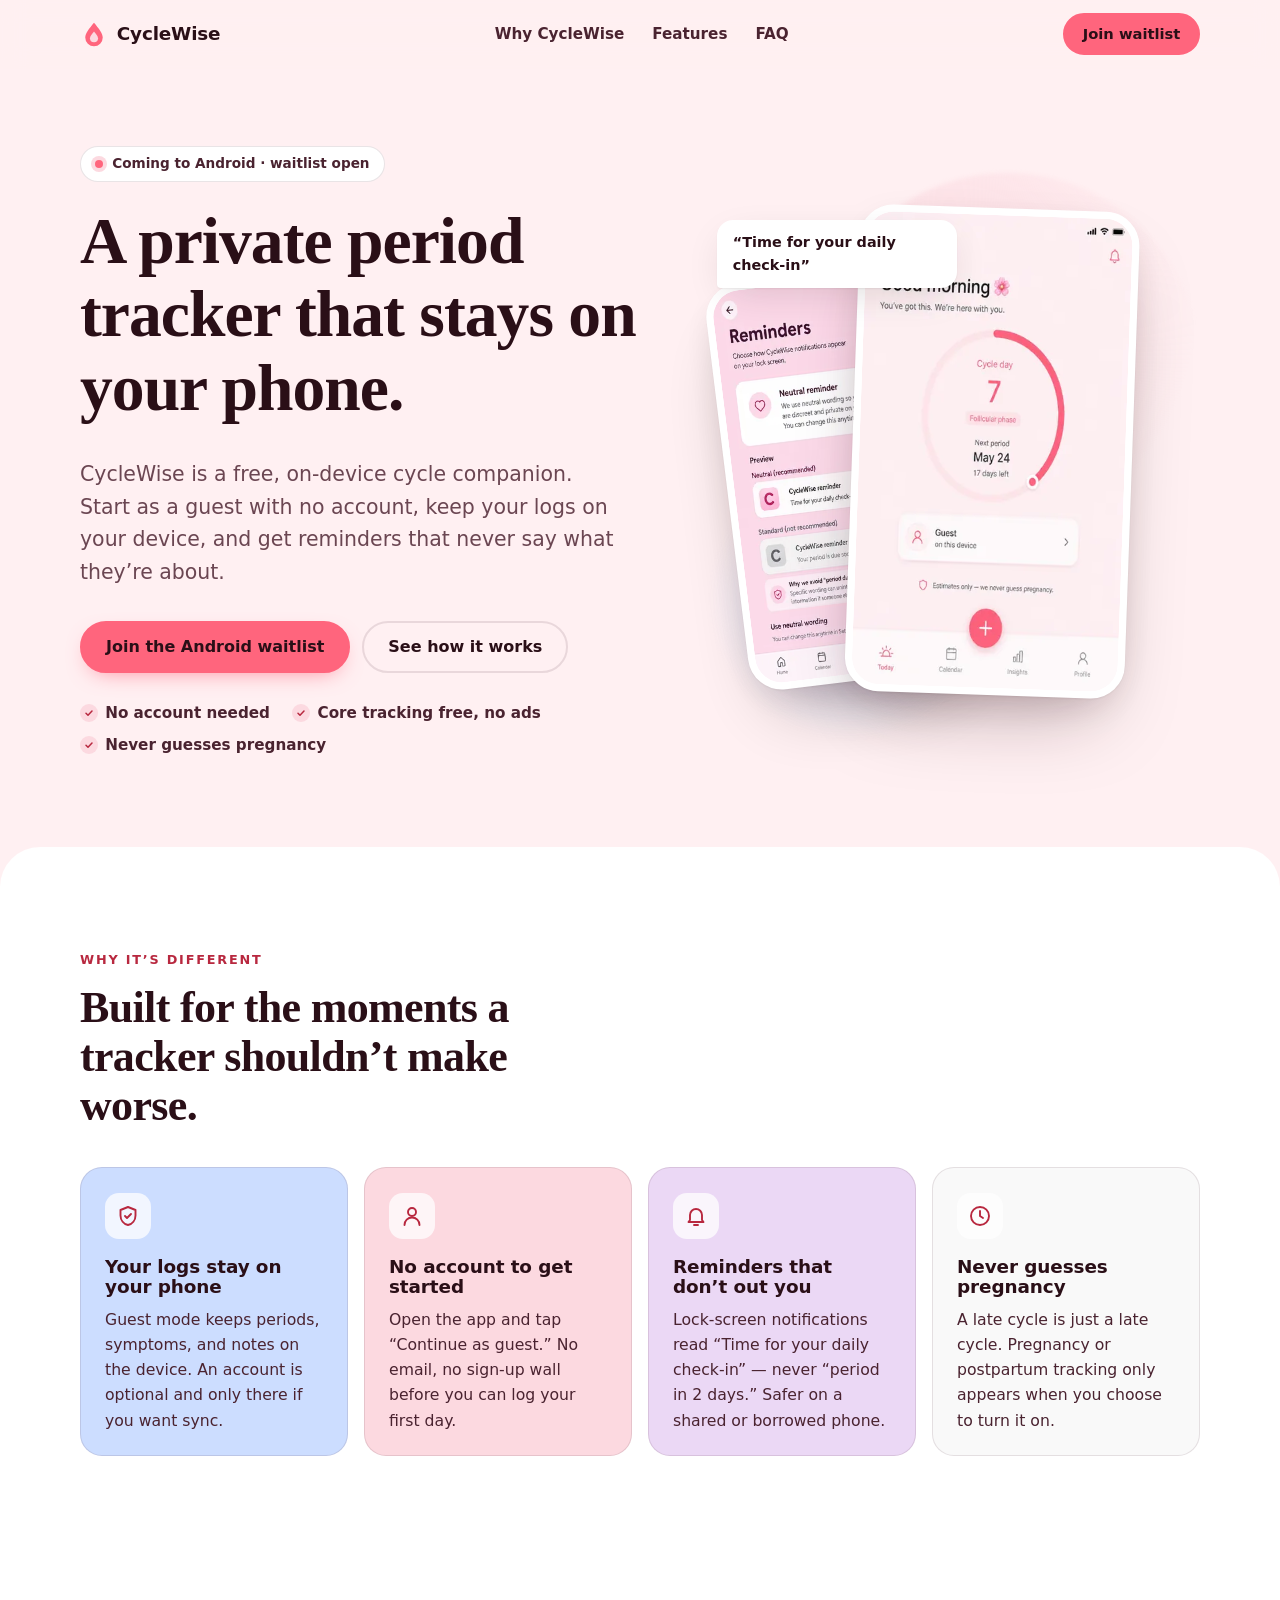
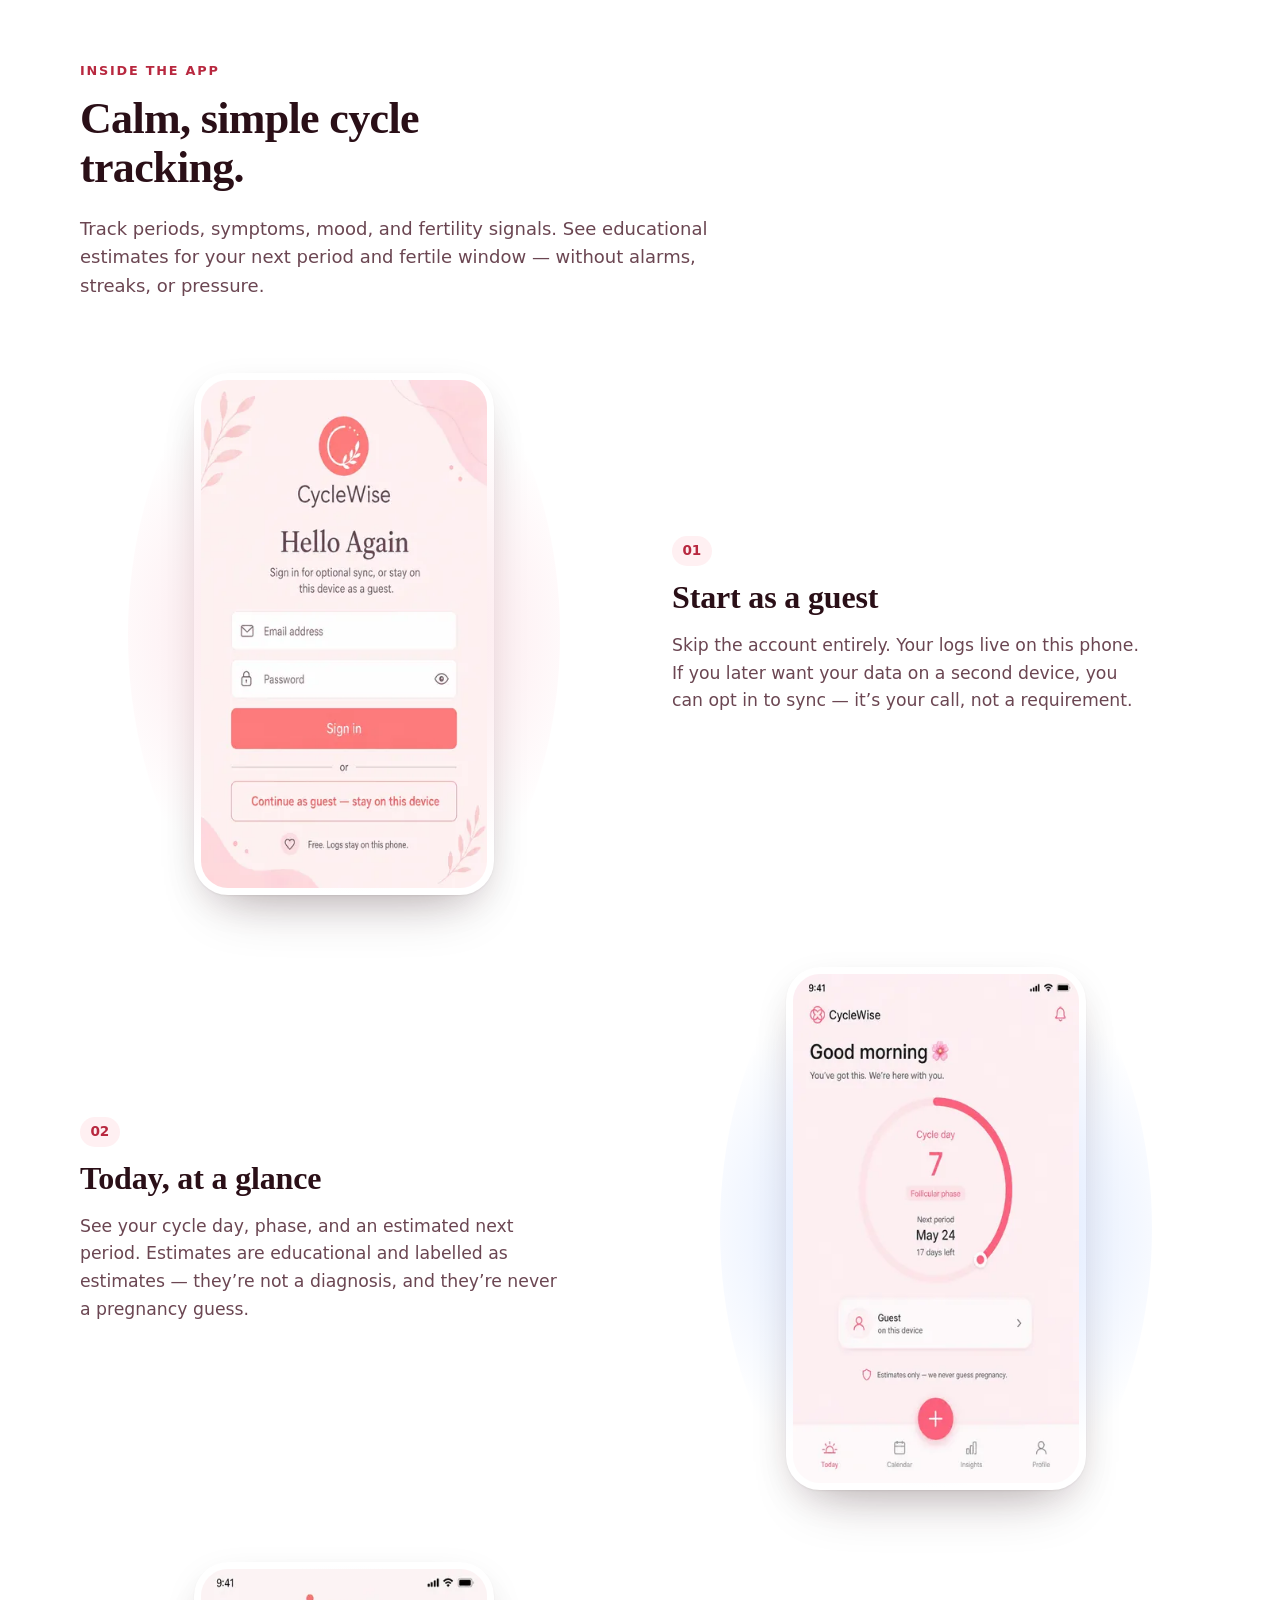
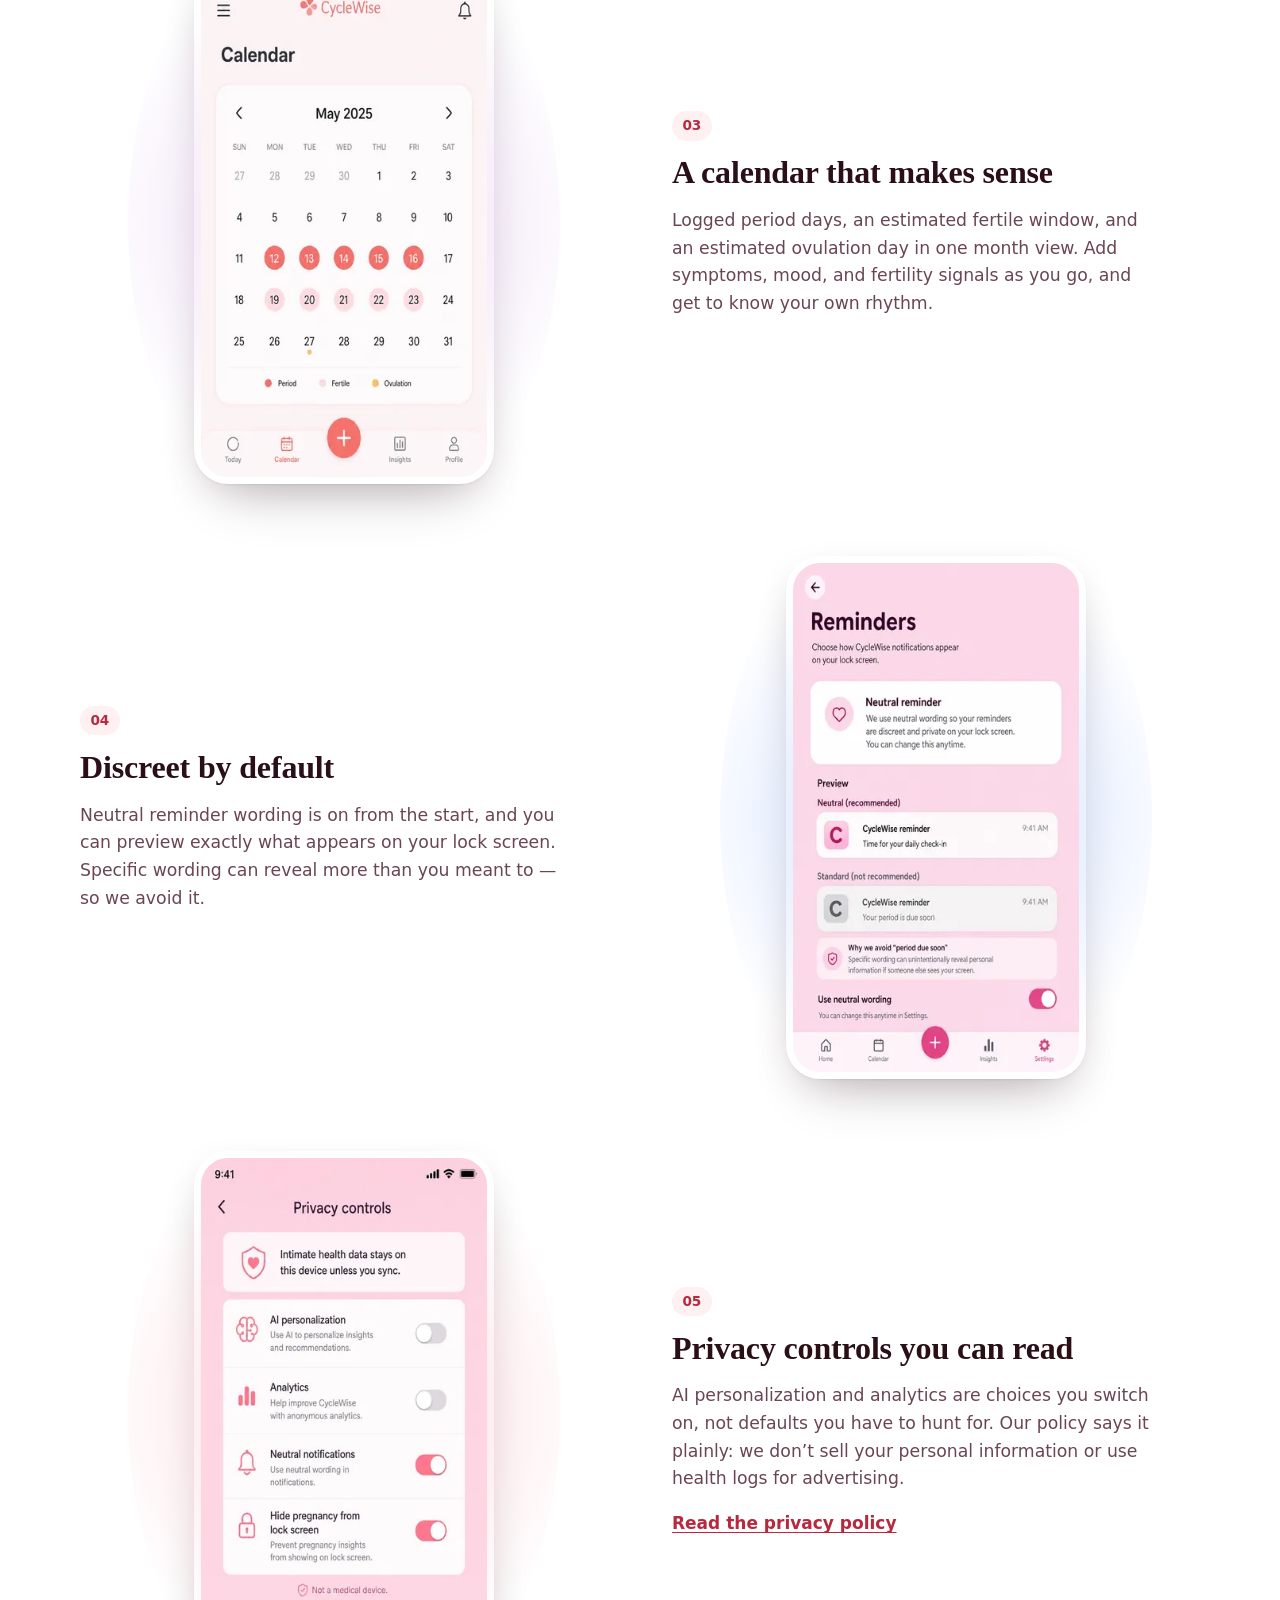
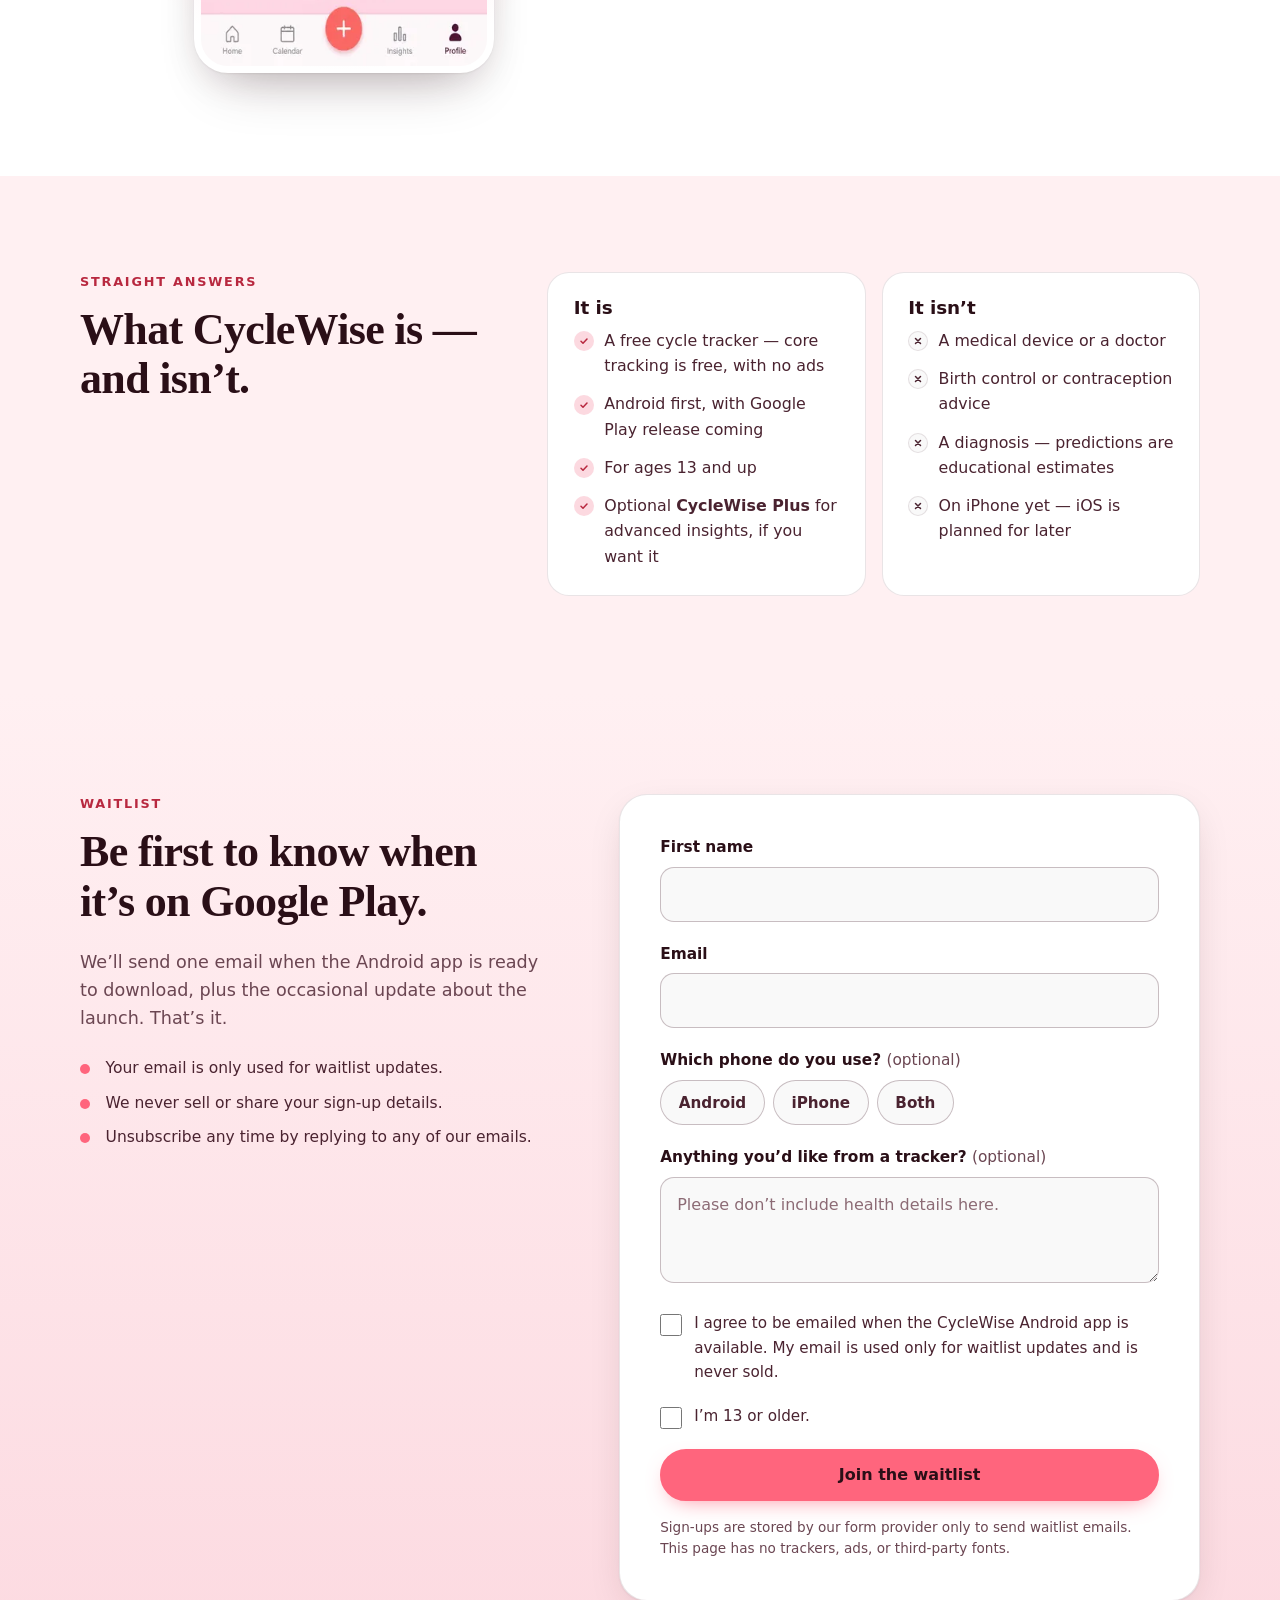
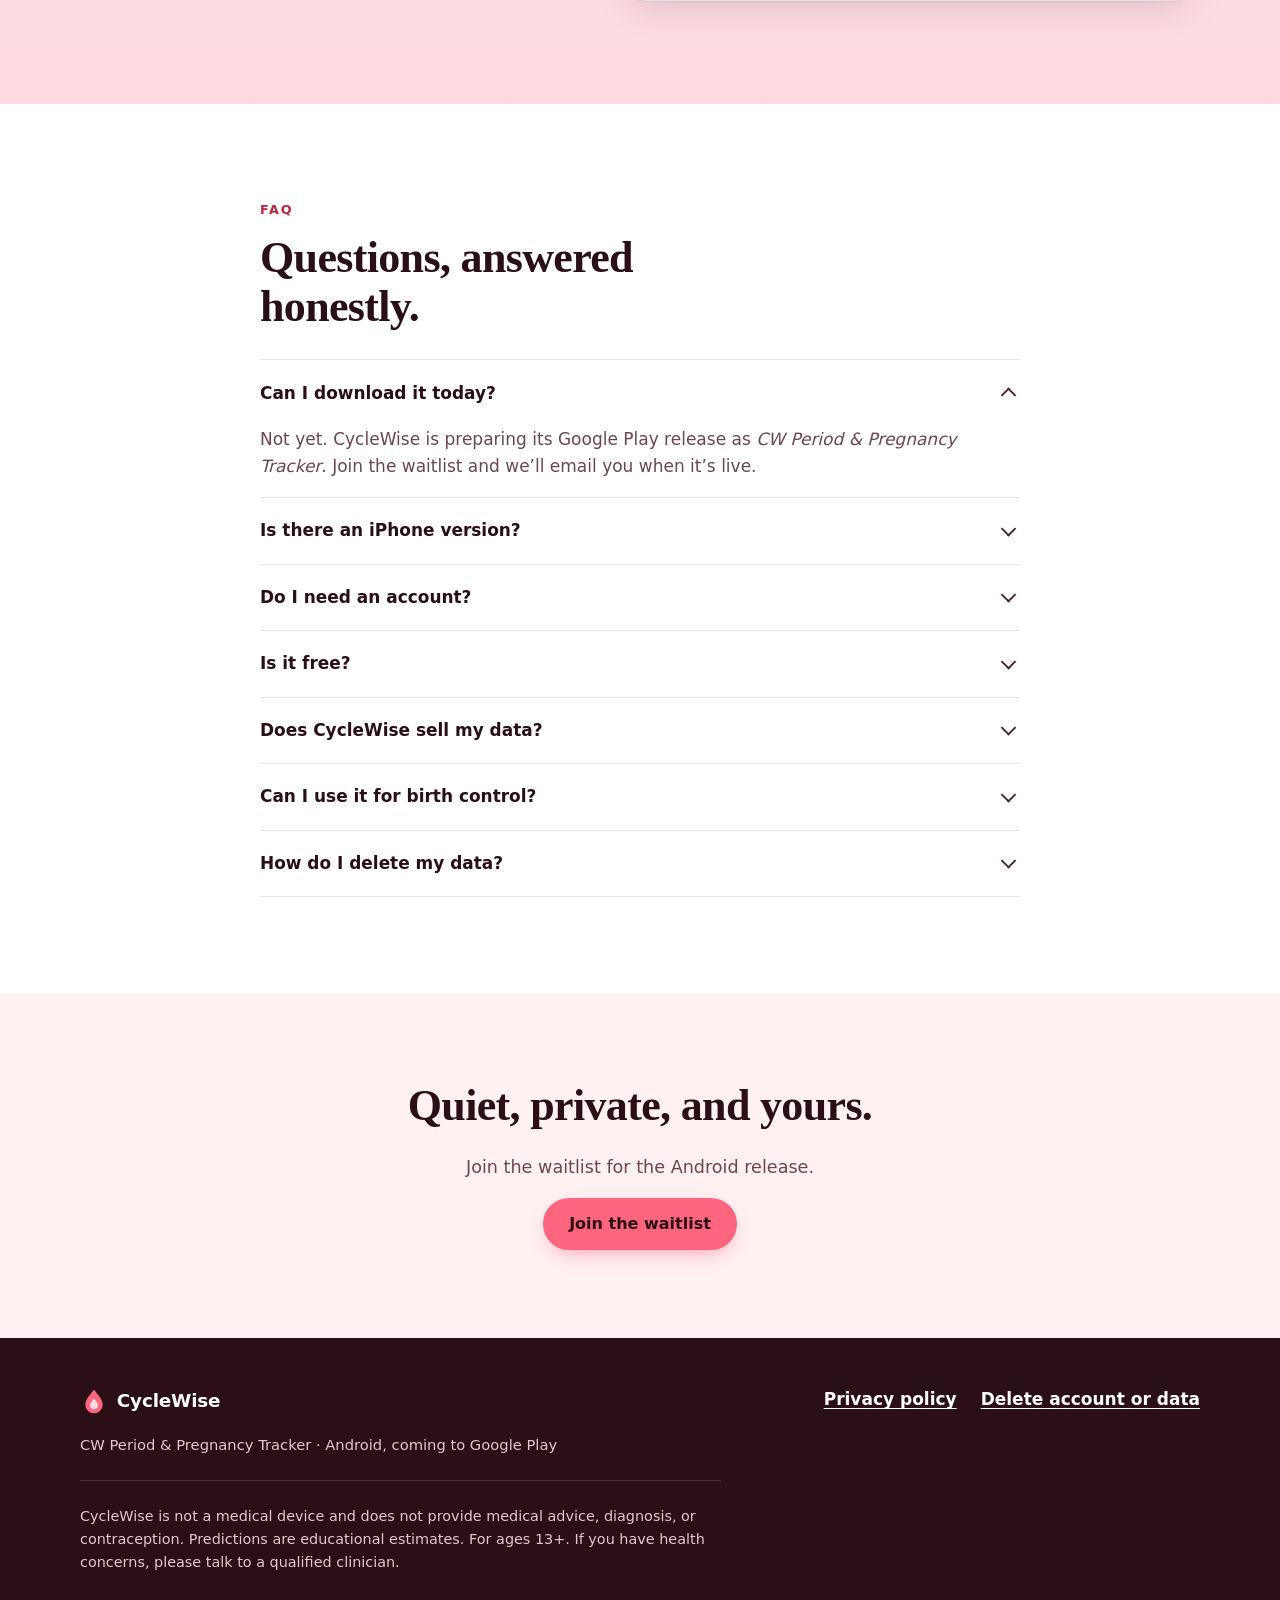
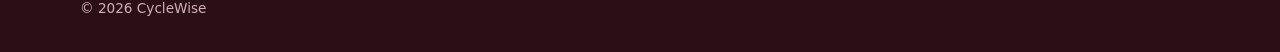
==== index.html @ 89ab89f4 "Add CycleWise waitlist landing page" ====
<!doctype html>
<html lang="en">
<head>
  <meta charset="utf-8">
  <meta name="viewport" content="width=device-width, initial-scale=1">
  <title>CycleWise — a private period tracker with no account needed | Android waitlist</title>
  <meta name="description" content="CycleWise (CW Period &amp; Pregnancy Tracker) is a free, discreet period tracker for Android. Use it as a guest with no account, keep logs on your phone, get neutral lock-screen reminders. Join the waitlist.">
  <meta name="theme-color" content="#FFF0F2">
  <meta name="color-scheme" content="light">
  <!-- If you host somewhere other than srv1813447.hstgr.cloud/waitlist/, update canonical, og:url and og:image (3 lines). -->
  <link rel="canonical" href="https://cwperiodtracker.com/">
  <meta property="og:type" content="website">
  <meta property="og:title" content="CycleWise — a private period tracker that stays on your phone">
  <meta property="og:description" content="Guest mode, no account, discreet reminders, and it never guesses pregnancy. Coming to Android — join the waitlist.">
  <meta property="og:image" content="https://cwperiodtracker.com/assets/og-1200x630.jpg">
  <meta property="og:url" content="https://cwperiodtracker.com/">
  <meta name="twitter:card" content="summary_large_image">
  <link rel="icon" href="assets/favicon.svg" type="image/svg+xml">
  <link rel="stylesheet" href="styles.css">
  <script type="application/ld+json">
  {
    "@context": "https://schema.org",
    "@type": "MobileApplication",
    "name": "CW Period & Pregnancy Tracker (CycleWise)",
    "operatingSystem": "Android",
    "applicationCategory": "HealthApplication",
    "description": "A free, on-device cycle companion with guest mode, discreet reminders, and educational estimates. Not a medical device. Ages 13+.",
    "offers": { "@type": "Offer", "price": "0", "priceCurrency": "USD", "availability": "https://schema.org/PreOrder" }
  }
  </script>
</head>
<body>
  <a class="skip" href="#main">Skip to content</a>

  <header class="site-header">
    <div class="wrap header-inner">
      <a class="brand" href="#top" aria-label="CycleWise home">
        <svg class="brand-mark" viewBox="0 0 32 32" aria-hidden="true"><path d="M16 3c5.5 6.6 10 12 10 17a10 10 0 0 1-20 0c0-5 4.5-10.4 10-17Z" fill="#FF657D"/><path d="M16 13c2.6 3.1 4.6 5.6 4.6 7.9a4.6 4.6 0 0 1-9.2 0c0-2.3 2-4.8 4.6-7.9Z" fill="#FCD9E0"/></svg>
        <span>CycleWise</span>
      </a>
      <nav aria-label="Primary">
        <ul class="nav-links">
          <li><a href="#why">Why CycleWise</a></li>
          <li><a href="#features">Features</a></li>
          <li><a href="#faq">FAQ</a></li>
        </ul>
      </nav>
      <a class="btn btn-small" href="#waitlist">Join waitlist</a>
    </div>
  </header>

  <main id="main">
    <!-- HERO -->
    <section class="hero" id="top" aria-labelledby="hero-title">
      <div class="wrap hero-grid">
        <div class="hero-copy">
          <p class="eyebrow"><span class="dot" aria-hidden="true"></span> Coming to Android · waitlist open</p>
          <h1 id="hero-title">A private period tracker that stays on your phone.</h1>
          <p class="lede">CycleWise is a free, on-device cycle companion. Start as a guest with no account, keep your logs on your device, and get reminders that never say what they’re about.</p>
          <div class="hero-cta">
            <a class="btn" href="#waitlist">Join the Android waitlist</a>
            <a class="btn btn-ghost" href="#features">See how it works</a>
          </div>
          <ul class="hero-facts" aria-label="Quick facts">
            <li>No account needed</li>
            <li>Core tracking free, no ads</li>
            <li>Never guesses pregnancy</li>
          </ul>
        </div>
        <div class="hero-visual" aria-hidden="true">
          <div class="blob blob-a"></div>
          <div class="blob blob-b"></div>
          <figure class="phone phone-back">
            <picture>
              <source type="image/webp" srcset="assets/phone-03-notifications-360.webp 360w, assets/phone-03-notifications-720.webp 720w" sizes="(min-width: 900px) 240px, 45vw">
              <img src="assets/phone-03-notifications-360.jpg" srcset="assets/phone-03-notifications-720.jpg 720w" width="360" height="640" alt="" loading="eager" decoding="async">
            </picture>
          </figure>
          <figure class="phone phone-front">
            <picture>
              <source type="image/webp" srcset="assets/phone-04-today-360.webp 360w, assets/phone-04-today-720.webp 720w" sizes="(min-width: 900px) 280px, 55vw">
              <img src="assets/phone-04-today-360.jpg" srcset="assets/phone-04-today-720.jpg 720w" width="360" height="640" alt="" fetchpriority="high" decoding="async">
            </picture>
          </figure>
          <p class="bubble">“Time for your daily check-in”</p>
        </div>
      </div>
    </section>

    <!-- PROMISES -->
    <section class="why" id="why" aria-labelledby="why-title">
      <div class="wrap">
        <p class="kicker">Why it’s different</p>
        <h2 id="why-title">Built for the moments a tracker shouldn’t make worse.</h2>
        <div class="cards">
          <article class="card card-blue">
            <div class="icon" aria-hidden="true"><svg viewBox="0 0 24 24"><path d="M12 3 4.5 6v5.5c0 4.6 3.1 8.4 7.5 9.5 4.4-1.1 7.5-4.9 7.5-9.5V6L12 3Z"/><path d="m9 12 2 2 4-4"/></svg></div>
            <h3>Your logs stay on your phone</h3>
            <p>Guest mode keeps periods, symptoms, and notes on the device. An account is optional and only there if you want sync.</p>
          </article>
          <article class="card card-pink">
            <div class="icon" aria-hidden="true"><svg viewBox="0 0 24 24"><circle cx="12" cy="8" r="4"/><path d="M4.5 21a7.5 7.5 0 0 1 15 0"/></svg></div>
            <h3>No account to get started</h3>
            <p>Open the app and tap “Continue as guest.” No email, no sign-up wall before you can log your first day.</p>
          </article>
          <article class="card card-lilac">
            <div class="icon" aria-hidden="true"><svg viewBox="0 0 24 24"><path d="M6 16V11a6 6 0 1 1 12 0v5l1.5 2h-15L6 16Z"/><path d="M10 21h4"/></svg></div>
            <h3>Reminders that don’t out you</h3>
            <p>Lock-screen notifications read “Time for your daily check-in” — never “period in 2 days.” Safer on a shared or borrowed phone.</p>
          </article>
          <article class="card card-white">
            <div class="icon" aria-hidden="true"><svg viewBox="0 0 24 24"><circle cx="12" cy="12" r="9"/><path d="M12 7v5l3 2"/></svg></div>
            <h3>Never guesses pregnancy</h3>
            <p>A late cycle is just a late cycle. Pregnancy or postpartum tracking only appears when you choose to turn it on.</p>
          </article>
        </div>
      </div>
    </section>

    <!-- FEATURES -->
    <section class="features" id="features" aria-labelledby="features-title">
      <div class="wrap">
        <p class="kicker">Inside the app</p>
        <h2 id="features-title">Calm, simple cycle tracking.</h2>
        <p class="section-lede">Track periods, symptoms, mood, and fertility signals. See educational estimates for your next period and fertile window — without alarms, streaks, or pressure.</p>

        <div class="feature">
          <figure class="shot">
            <picture>
              <source type="image/webp" srcset="assets/phone-01-guest-360.webp 360w, assets/phone-01-guest-720.webp 720w" sizes="(min-width: 900px) 300px, 70vw">
              <img src="assets/phone-01-guest-360.jpg" srcset="assets/phone-01-guest-720.jpg 720w" width="360" height="640" loading="lazy" decoding="async" alt="CycleWise welcome screen with a ‘Continue as guest — stay on this device’ button and the note ‘Free. Logs stay on this phone.’">
            </picture>
          </figure>
          <div class="feature-copy">
            <span class="step">01</span>
            <h3>Start as a guest</h3>
            <p>Skip the account entirely. Your logs live on this phone. If you later want your data on a second device, you can opt in to sync — it’s your call, not a requirement.</p>
          </div>
        </div>

        <div class="feature reverse">
          <figure class="shot">
            <picture>
              <source type="image/webp" srcset="assets/phone-04-today-360.webp 360w, assets/phone-04-today-720.webp 720w" sizes="(min-width: 900px) 300px, 70vw">
              <img src="assets/phone-04-today-360.jpg" srcset="assets/phone-04-today-720.jpg 720w" width="360" height="640" loading="lazy" decoding="async" alt="Today screen showing cycle day 7, follicular phase, an estimated next period date, and the line ‘Estimates only — we never guess pregnancy.’">
            </picture>
          </figure>
          <div class="feature-copy">
            <span class="step">02</span>
            <h3>Today, at a glance</h3>
            <p>See your cycle day, phase, and an estimated next period. Estimates are educational and labelled as estimates — they’re not a diagnosis, and they’re never a pregnancy guess.</p>
          </div>
        </div>

        <div class="feature">
          <figure class="shot">
            <picture>
              <source type="image/webp" srcset="assets/phone-05-calendar-360.webp 360w, assets/phone-05-calendar-720.webp 720w" sizes="(min-width: 900px) 300px, 70vw">
              <img src="assets/phone-05-calendar-360.jpg" srcset="assets/phone-05-calendar-720.jpg 720w" width="360" height="640" loading="lazy" decoding="async" alt="Monthly cycle calendar marking logged period days, estimated fertile days, and an estimated ovulation day.">
            </picture>
          </figure>
          <div class="feature-copy">
            <span class="step">03</span>
            <h3>A calendar that makes sense</h3>
            <p>Logged period days, an estimated fertile window, and an estimated ovulation day in one month view. Add symptoms, mood, and fertility signals as you go, and get to know your own rhythm.</p>
          </div>
        </div>

        <div class="feature reverse">
          <figure class="shot">
            <picture>
              <source type="image/webp" srcset="assets/phone-03-notifications-360.webp 360w, assets/phone-03-notifications-720.webp 720w" sizes="(min-width: 900px) 300px, 70vw">
              <img src="assets/phone-03-notifications-360.jpg" srcset="assets/phone-03-notifications-720.jpg 720w" width="360" height="640" loading="lazy" decoding="async" alt="Reminder settings previewing a neutral notification, ‘Time for your daily check-in’, next to a not-recommended ‘Your period is due soon’ version.">
            </picture>
          </figure>
          <div class="feature-copy">
            <span class="step">04</span>
            <h3>Discreet by default</h3>
            <p>Neutral reminder wording is on from the start, and you can preview exactly what appears on your lock screen. Specific wording can reveal more than you meant to — so we avoid it.</p>
          </div>
        </div>

        <div class="feature">
          <figure class="shot">
            <picture>
              <source type="image/webp" srcset="assets/phone-02-privacy-360.webp 360w, assets/phone-02-privacy-720.webp 720w" sizes="(min-width: 900px) 300px, 70vw">
              <img src="assets/phone-02-privacy-360.jpg" srcset="assets/phone-02-privacy-720.jpg 720w" width="360" height="640" loading="lazy" decoding="async" alt="Privacy controls screen with toggles for AI personalization, analytics, neutral notifications, and hiding pregnancy from the lock screen.">
            </picture>
          </figure>
          <div class="feature-copy">
            <span class="step">05</span>
            <h3>Privacy controls you can read</h3>
            <p>AI personalization and analytics are choices you switch on, not defaults you have to hunt for. Our policy says it plainly: we don’t sell your personal information or use health logs for advertising.</p>
            <a class="text-link" href="https://srv1813447.hstgr.cloud/cw-legal/privacy.html">Read the privacy policy</a>
          </div>
        </div>
      </div>
    </section>

    <!-- HONEST LIMITS -->
    <section class="honest" aria-labelledby="honest-title">
      <div class="wrap honest-grid">
        <div>
          <p class="kicker">Straight answers</p>
          <h2 id="honest-title">What CycleWise is — and isn’t.</h2>
        </div>
        <div class="honest-lists">
          <div class="list-block">
            <h3>It is</h3>
            <ul class="ticks">
              <li>A free cycle tracker — core tracking is free, with no ads</li>
              <li>Android first, with Google Play release coming</li>
              <li>For ages 13 and up</li>
              <li>Optional <strong>CycleWise Plus</strong> for advanced insights, if you want it</li>
            </ul>
          </div>
          <div class="list-block">
            <h3>It isn’t</h3>
            <ul class="crosses">
              <li>A medical device or a doctor</li>
              <li>Birth control or contraception advice</li>
              <li>A diagnosis — predictions are educational estimates</li>
              <li>On iPhone yet — iOS is planned for later</li>
            </ul>
          </div>
        </div>
      </div>
    </section>

    <!-- WAITLIST -->
    <section class="waitlist" id="waitlist" aria-labelledby="waitlist-title">
      <div class="wrap waitlist-grid">
        <div class="waitlist-intro">
          <p class="kicker">Waitlist</p>
          <h2 id="waitlist-title">Be first to know when it’s on Google Play.</h2>
          <p>We’ll send one email when the Android app is ready to download, plus the occasional update about the launch. That’s it.</p>
          <ul class="mini-list">
            <li>Your email is only used for waitlist updates.</li>
            <li>We never sell or share your sign-up details.</li>
            <li>Unsubscribe any time by replying to any of our emails.</li>
          </ul>
        </div>

        <div class="form-card">
          <form id="waitlist-form" novalidate aria-describedby="form-note">
            <div class="field">
              <label for="first-name">First name</label>
              <input id="first-name" name="first_name" type="text" autocomplete="given-name" required maxlength="60" aria-describedby="first-name-error">
              <p class="error" id="first-name-error" aria-live="polite"></p>
            </div>

            <div class="field">
              <label for="email">Email</label>
              <input id="email" name="email" type="email" autocomplete="email" inputmode="email" required maxlength="254" aria-describedby="email-error">
              <p class="error" id="email-error" aria-live="polite"></p>
            </div>

            <fieldset class="field">
              <legend>Which phone do you use? <span class="optional">(optional)</span></legend>
              <div class="chips">
                <label class="chip"><input type="radio" name="platform" value="android"> <span>Android</span></label>
                <label class="chip"><input type="radio" name="platform" value="ios"> <span>iPhone</span></label>
                <label class="chip"><input type="radio" name="platform" value="both"> <span>Both</span></label>
              </div>
            </fieldset>

            <div class="field">
              <label for="notes">Anything you’d like from a tracker? <span class="optional">(optional)</span></label>
              <textarea id="notes" name="notes" rows="3" maxlength="500" placeholder="Please don’t include health details here."></textarea>
            </div>

            <div class="field check">
              <input id="consent" name="consent" type="checkbox" value="yes" required aria-describedby="consent-error">
              <label for="consent">I agree to be emailed when the CycleWise Android app is available. My email is used only for waitlist updates and is never sold.</label>
              <p class="error" id="consent-error" aria-live="polite"></p>
            </div>

            <div class="field check">
              <input id="age" name="age_13_plus" type="checkbox" value="yes" required aria-describedby="age-error">
              <label for="age">I’m 13 or older.</label>
              <p class="error" id="age-error" aria-live="polite"></p>
            </div>

            <!-- Honeypot for bots. Humans never see or fill this. -->
            <div class="hp" aria-hidden="true">
              <label for="company">Company</label>
              <input id="company" name="_gotcha" type="text" tabindex="-1" autocomplete="off">
            </div>

            <button class="btn btn-block" type="submit" id="submit-btn">
              <span class="btn-label">Join the waitlist</span>
            </button>
            <p class="form-status" id="form-status" role="status" aria-live="polite"></p>
            <p class="form-note" id="form-note">Sign-ups are stored by our form provider only to send waitlist emails. This page has no trackers, ads, or third-party fonts.</p>
            <noscript><p class="form-status is-error">Please enable JavaScript to join the waitlist.</p></noscript>
          </form>

          <div class="success" id="success" hidden tabindex="-1">
            <div class="success-icon" aria-hidden="true"><svg viewBox="0 0 24 24"><path d="m5 12.5 4.5 4.5L19 7.5"/></svg></div>
            <h3>You’re on the list<span id="success-name"></span>.</h3>
            <p>We’ll email you once when CycleWise is ready on Google Play. No spam, and nothing sold — promise.</p>
            <p class="small">Know someone who’d want a quieter period tracker? Share this page with them.</p>
            <button class="btn btn-ghost" type="button" id="share-btn">Share this page</button>
          </div>
        </div>
      </div>
    </section>

    <!-- FAQ -->
    <section class="faq" id="faq" aria-labelledby="faq-title">
      <div class="wrap narrow">
        <p class="kicker">FAQ</p>
        <h2 id="faq-title">Questions, answered honestly.</h2>

        <details open>
          <summary>Can I download it today?</summary>
          <p>Not yet. CycleWise is preparing its Google Play release as <em>CW Period &amp; Pregnancy Tracker</em>. Join the waitlist and we’ll email you when it’s live.</p>
        </details>
        <details>
          <summary>Is there an iPhone version?</summary>
          <p>Not yet. We’re starting with Android. If you use an iPhone, pick “iPhone” in the form so we know there’s interest.</p>
        </details>
        <details>
          <summary>Do I need an account?</summary>
          <p>No. Guest mode keeps your logs on the phone with no account. An optional account exists only if you want to sync between devices.</p>
        </details>
        <details>
          <summary>Is it free?</summary>
          <p>Core tracking is free and there are no ads. An optional CycleWise Plus upgrade adds advanced insights for people who want them.</p>
        </details>
        <details>
          <summary>Does CycleWise sell my data?</summary>
          <p>No. Our <a href="https://srv1813447.hstgr.cloud/cw-legal/privacy.html">privacy policy</a> states that we do not sell personal information, do not use health logs for advertising, and do not share menstrual, pregnancy, or sexual-health logs with advertisers or data brokers.</p>
        </details>
        <details>
          <summary>Can I use it for birth control?</summary>
          <p>No. Fertile-window and period predictions are educational estimates. CycleWise isn’t a medical device or contraception, and it doesn’t replace a clinician.</p>
        </details>
        <details>
          <summary>How do I delete my data?</summary>
          <p>Guest data lives on your device — uninstalling removes it. If you created an account, you can request deletion in the app. Details are on the <a href="https://srv1813447.hstgr.cloud/cw-legal/delete.html">delete account page</a>.</p>
        </details>
      </div>
    </section>

    <section class="closing" aria-labelledby="closing-title">
      <div class="wrap closing-inner">
        <h2 id="closing-title">Quiet, private, and yours.</h2>
        <p>Join the waitlist for the Android release.</p>
        <a class="btn" href="#waitlist">Join the waitlist</a>
      </div>
    </section>
  </main>

  <footer class="site-footer">
    <div class="wrap footer-grid">
      <div>
        <a class="brand" href="#top">
          <svg class="brand-mark" viewBox="0 0 32 32" aria-hidden="true"><path d="M16 3c5.5 6.6 10 12 10 17a10 10 0 0 1-20 0c0-5 4.5-10.4 10-17Z" fill="#FF657D"/><path d="M16 13c2.6 3.1 4.6 5.6 4.6 7.9a4.6 4.6 0 0 1-9.2 0c0-2.3 2-4.8 4.6-7.9Z" fill="#FCD9E0"/></svg>
          <span>CycleWise</span>
        </a>
        <p class="footer-sub">CW Period &amp; Pregnancy Tracker · Android, coming to Google Play</p>
      </div>
      <nav aria-label="Legal">
        <ul class="footer-links">
          <li><a href="https://srv1813447.hstgr.cloud/cw-legal/privacy.html">Privacy policy</a></li>
          <li><a href="https://srv1813447.hstgr.cloud/cw-legal/delete.html">Delete account or data</a></li>
        </ul>
      </nav>
      <p class="disclaimer">CycleWise is not a medical device and does not provide medical advice, diagnosis, or contraception. Predictions are educational estimates. For ages 13+. If you have health concerns, please talk to a qualified clinician.</p>
      <p class="copyright">© <span id="year">2026</span> CycleWise</p>
    </div>
  </footer>

  <script src="config.js"></script>
  <script src="app.js" defer></script>
</body>
</html>
---- styles.css ----
/* CycleWise waitlist — no external fonts, no trackers. */
:root {
  --pink: #FF657D;          /* Pink/900 (brand) — decorative + button bg with dark text */
  --pink-strong: #B8283F;   /* accessible pink for text/links (≥5.5:1 on canvas) */
  --canvas: #FFF0F2;
  --paper: #FFFFFF;
  --doctor: #F9F9F9;
  --blue: #CCDDFF;
  --rose: #FCD9E0;
  --lilac: #EBD8F5;
  --ink: #2A0F17;
  --ink-2: #4A2330;
  --muted: #6B4652;
  --line: rgba(74, 35, 48, .12);
  --radius: 22px;
  --radius-sm: 14px;
  --shadow: 0 1px 2px rgba(42,15,23,.06), 0 12px 40px -12px rgba(42,15,23,.18);
  --serif: "Iowan Old Style", "Palatino Linotype", Palatino, "Book Antiqua", Georgia, "Times New Roman", serif;
  --sans: ui-sans-serif, system-ui, -apple-system, "Segoe UI", Roboto, "Helvetica Neue", Arial, "Noto Sans", sans-serif;
  --wrap: 1120px;
}

*, *::before, *::after { box-sizing: border-box; }
html { scroll-behavior: smooth; -webkit-text-size-adjust: 100%; }
body {
  margin: 0;
  font-family: var(--sans);
  font-size: 1.0625rem;
  line-height: 1.6;
  color: var(--ink-2);
  background: var(--canvas);
  -webkit-font-smoothing: antialiased;
  text-rendering: optimizeLegibility;
}
img { max-width: 100%; height: auto; display: block; }
a { color: var(--pink-strong); text-underline-offset: .18em; }
a:hover { color: var(--ink); }
h1, h2, h3 { color: var(--ink); line-height: 1.12; margin: 0 0 .5em; }
h1, h2 { font-family: var(--serif); font-weight: 600; letter-spacing: -.015em; }
h1 { font-size: clamp(2.35rem, 6.2vw, 4.1rem); }
h2 { font-size: clamp(1.85rem, 4.2vw, 2.75rem); max-width: 20ch; }
h3 { font-size: 1.15rem; font-weight: 650; letter-spacing: -.005em; }
p { margin: 0 0 1em; }

:focus-visible { outline: 3px solid var(--ink); outline-offset: 3px; border-radius: 6px; }

.wrap { width: min(100% - 2.5rem, var(--wrap)); margin-inline: auto; }
.narrow { max-width: 760px; }
.skip { position: absolute; left: 1rem; top: -4rem; background: var(--ink); color: #fff; padding: .6rem 1rem; border-radius: 10px; z-index: 100; }
.skip:focus { top: 1rem; }

.kicker { font-size: .8rem; font-weight: 700; letter-spacing: .14em; text-transform: uppercase; color: var(--pink-strong); margin-bottom: .8rem; }
.section-lede { max-width: 60ch; font-size: 1.125rem; color: var(--muted); }

/* Buttons */
.btn {
  display: inline-flex; align-items: center; justify-content: center; gap: .5rem;
  min-height: 52px; padding: .85rem 1.5rem;
  font: 650 1rem/1 var(--sans); color: var(--ink); text-decoration: none;
  background: var(--pink); border: 2px solid var(--pink); border-radius: 999px;
  cursor: pointer; transition: transform .15s ease, background-color .15s ease, box-shadow .15s ease;
  box-shadow: 0 8px 22px -10px rgba(255,101,125,.8);
}
.btn:hover { background: #FF7A8F; color: var(--ink); transform: translateY(-1px); }
.btn:active { transform: translateY(0); }
.btn-ghost { background: transparent; border-color: var(--line); box-shadow: none; }
.btn-ghost:hover { background: var(--paper); border-color: var(--ink-2); }
.btn-small { min-height: 42px; padding: .55rem 1.1rem; font-size: .92rem; box-shadow: none; }
.btn-block { width: 100%; }
.btn[disabled] { opacity: .7; cursor: progress; transform: none; }

/* Header */
.site-header {
  position: sticky; top: 0; z-index: 50;
  background: color-mix(in srgb, var(--canvas) 86%, transparent);
  backdrop-filter: saturate(1.3) blur(12px); -webkit-backdrop-filter: saturate(1.3) blur(12px);
  border-bottom: 1px solid transparent; transition: border-color .2s;
}
.site-header.scrolled { border-bottom-color: var(--line); }
.header-inner { display: flex; align-items: center; justify-content: space-between; gap: 1rem; height: 68px; }
.brand { display: inline-flex; align-items: center; gap: .55rem; text-decoration: none; color: var(--ink); font-weight: 700; font-size: 1.15rem; letter-spacing: -.01em; }
.brand-mark { width: 28px; height: 28px; }
.nav-links { display: none; list-style: none; margin: 0; padding: 0; gap: 1.75rem; }
.nav-links a { color: var(--ink-2); text-decoration: none; font-size: .95rem; font-weight: 550; }
.nav-links a:hover { color: var(--pink-strong); }
@media (min-width: 760px) { .nav-links { display: flex; } }

/* Hero */
.hero { padding: clamp(2.5rem, 6vw, 5.5rem) 0 clamp(3rem, 7vw, 6rem); overflow: hidden; }
.hero-grid { display: grid; gap: 3rem; align-items: center; }
@media (min-width: 900px) { .hero-grid { grid-template-columns: 1.08fr .92fr; } }
.eyebrow {
  display: inline-flex; align-items: center; gap: .55rem;
  padding: .4rem .9rem; margin-bottom: 1.4rem;
  font-size: .85rem; font-weight: 600; color: var(--ink-2);
  background: var(--paper); border: 1px solid var(--line); border-radius: 999px;
}
.dot { width: 8px; height: 8px; border-radius: 50%; background: var(--pink); box-shadow: 0 0 0 4px var(--rose); }
.lede { font-size: clamp(1.1rem, 2vw, 1.28rem); color: var(--muted); max-width: 34rem; }
.hero-cta { display: flex; flex-wrap: wrap; gap: .75rem; margin: 2rem 0 1.75rem; }
.hero-facts { list-style: none; padding: 0; margin: 0; display: flex; flex-wrap: wrap; gap: .5rem 1.4rem; font-size: .95rem; color: var(--ink-2); font-weight: 550; }
.hero-facts li { display: inline-flex; align-items: center; gap: .45rem; }
.hero-facts li::before { content: ""; width: 18px; height: 18px; border-radius: 50%; background: var(--rose) url("data:image/svg+xml,%3Csvg xmlns='http://www.w3.org/2000/svg' viewBox='0 0 24 24' fill='none' stroke='%23B8283F' stroke-width='3' stroke-linecap='round' stroke-linejoin='round'%3E%3Cpath d='m6 12.5 4 4L18 8'/%3E%3C/svg%3E") center/12px no-repeat; }

.hero-visual { position: relative; min-height: 460px; display: grid; place-items: center; }
@media (min-width: 900px) { .hero-visual { min-height: 580px; } }
.blob { position: absolute; border-radius: 50%; filter: blur(2px); }
.blob-a { width: 78%; aspect-ratio: 1; background: radial-gradient(circle at 35% 35%, var(--rose), transparent 70%); top: 2%; right: 0; }
.blob-b { width: 58%; aspect-ratio: 1; background: radial-gradient(circle at 50% 50%, var(--blue), transparent 70%); bottom: 0; left: 0; opacity: .8; }
.phone { position: absolute; margin: 0; border-radius: 34px; overflow: hidden; background: var(--paper); border: 7px solid var(--paper); box-shadow: var(--shadow), 0 40px 80px -30px rgba(42,15,23,.35); }
.phone img { border-radius: 27px; }
.phone-front { width: min(56vw, 280px); z-index: 2; transform: translateX(14%) rotate(2deg); }
.phone-back  { width: min(46vw, 236px); z-index: 1; transform: translateX(-46%) translateY(6%) rotate(-7deg); opacity: .96; }
.bubble {
  position: absolute; z-index: 3; left: 2%; top: 10%;
  margin: 0; padding: .7rem 1rem; max-width: 15rem;
  font-size: .9rem; font-weight: 600; color: var(--ink);
  background: var(--paper); border-radius: 16px 16px 16px 4px; box-shadow: var(--shadow);
}
@media (max-width: 480px) { .bubble { top: 0; left: 0; font-size: .82rem; } }

/* Why cards */
.why { padding: clamp(3.5rem, 8vw, 6.5rem) 0; background: var(--paper); border-radius: 40px 40px 0 0; }
.cards { display: grid; gap: 1rem; margin-top: 2.25rem; }
@media (min-width: 640px) { .cards { grid-template-columns: repeat(2, 1fr); } }
@media (min-width: 1000px) { .cards { grid-template-columns: repeat(4, 1fr); } }
.card { padding: 1.6rem 1.5rem 1.4rem; border-radius: var(--radius); border: 1px solid var(--line); }
.card p { color: var(--ink-2); font-size: .98rem; margin: 0; }
.card-blue { background: var(--blue); }
.card-pink { background: var(--rose); }
.card-lilac { background: var(--lilac); }
.card-white { background: var(--doctor); }
.icon { width: 46px; height: 46px; display: grid; place-items: center; border-radius: 14px; background: rgba(255,255,255,.75); margin-bottom: 1.1rem; }
.icon svg { width: 24px; height: 24px; fill: none; stroke: var(--pink-strong); stroke-width: 1.9; stroke-linecap: round; stroke-linejoin: round; }

/* Features */
.features { padding: clamp(3.5rem, 8vw, 6.5rem) 0; background: var(--paper); }
.feature { display: grid; gap: 1.75rem; align-items: center; margin-top: clamp(2.5rem, 6vw, 4.5rem); }
@media (min-width: 820px) {
  .feature { grid-template-columns: 1fr 1fr; gap: 4rem; }
  .feature.reverse .shot { order: 2; }
}
.shot {
  margin: 0; justify-self: center; width: min(72vw, 300px);
  padding: 7px; background: var(--paper); border-radius: 34px;
  box-shadow: var(--shadow), 0 30px 60px -30px rgba(42,15,23,.3);
  position: relative; isolation: isolate;
}
.shot::before { content: ""; position: absolute; inset: -14% -22%; z-index: -1; border-radius: 50%; background: radial-gradient(circle, var(--rose), transparent 65%); }
.feature:nth-of-type(2n) .shot::before { background: radial-gradient(circle, var(--blue), transparent 65%); }
.feature:nth-of-type(3n) .shot::before { background: radial-gradient(circle, var(--lilac), transparent 65%); }
.shot img { border-radius: 27px; }
.feature-copy { max-width: 30rem; }
.feature-copy p { color: var(--muted); font-size: 1.08rem; }
.feature-copy h3 { font-family: var(--serif); font-size: clamp(1.5rem, 3vw, 2rem); font-weight: 600; }
.step { display: inline-block; font-weight: 700; font-size: .85rem; color: var(--pink-strong); background: var(--canvas); padding: .25rem .65rem; border-radius: 999px; margin-bottom: .9rem; }
.text-link { font-weight: 650; }

/* Honest */
.honest { padding: clamp(3.5rem, 8vw, 6rem) 0; background: var(--canvas); }
.honest-grid { display: grid; gap: 2rem; }
@media (min-width: 900px) { .honest-grid { grid-template-columns: .8fr 1.2fr; align-items: start; } }
.honest-lists { display: grid; gap: 1rem; }
@media (min-width: 640px) { .honest-lists { grid-template-columns: 1fr 1fr; } }
.list-block { background: var(--paper); border-radius: var(--radius); padding: 1.6rem; border: 1px solid var(--line); }
.list-block ul { list-style: none; margin: 0; padding: 0; display: grid; gap: .8rem; }
.list-block li { position: relative; padding-left: 1.9rem; font-size: .99rem; }
.list-block li::before { content: ""; position: absolute; left: 0; top: .2em; width: 20px; height: 20px; border-radius: 50%; background-position: center; background-repeat: no-repeat; background-size: 12px; }
.ticks li::before { background-color: var(--rose); background-image: url("data:image/svg+xml,%3Csvg xmlns='http://www.w3.org/2000/svg' viewBox='0 0 24 24' fill='none' stroke='%23B8283F' stroke-width='3' stroke-linecap='round' stroke-linejoin='round'%3E%3Cpath d='m6 12.5 4 4L18 8'/%3E%3C/svg%3E"); }
.crosses li::before { background-color: var(--doctor); border: 1px solid var(--line); background-image: url("data:image/svg+xml,%3Csvg xmlns='http://www.w3.org/2000/svg' viewBox='0 0 24 24' fill='none' stroke='%234A2330' stroke-width='3' stroke-linecap='round'%3E%3Cpath d='M7 7l10 10M17 7 7 17'/%3E%3C/svg%3E"); }

/* Waitlist */
.waitlist { padding: clamp(3.5rem, 8vw, 6.5rem) 0; background: linear-gradient(180deg, var(--canvas), var(--rose)); }
.waitlist-grid { display: grid; gap: 2.5rem; align-items: start; }
@media (min-width: 900px) { .waitlist-grid { grid-template-columns: .9fr 1.1fr; gap: 4rem; } .waitlist-intro { position: sticky; top: 100px; } }
.waitlist-intro > p:not(.kicker) { color: var(--muted); font-size: 1.1rem; max-width: 30rem; }
.mini-list { list-style: none; padding: 0; margin: 1.5rem 0 0; display: grid; gap: .6rem; font-size: .97rem; }
.mini-list li { padding-left: 1.6rem; position: relative; }
.mini-list li::before { content: ""; position: absolute; left: 0; top: .5em; width: 10px; height: 10px; border-radius: 50%; background: var(--pink); }

.form-card { background: var(--paper); border-radius: 28px; padding: clamp(1.5rem, 4vw, 2.5rem); box-shadow: var(--shadow); border: 1px solid var(--line); }
.field { margin: 0 0 1.25rem; border: 0; padding: 0; min-width: 0; }
.field > label, legend { display: block; font-weight: 650; color: var(--ink); font-size: .96rem; margin-bottom: .45rem; padding: 0; }
.optional { font-weight: 450; color: var(--muted); }
input[type="text"], input[type="email"], textarea {
  width: 100%; font: inherit; font-size: 1rem; color: var(--ink);
  background: var(--doctor); border: 1.5px solid rgba(74,35,48,.28); border-radius: var(--radius-sm);
  padding: .85rem 1rem; transition: border-color .15s, box-shadow .15s, background-color .15s;
}
textarea { resize: vertical; min-height: 96px; }
input::placeholder, textarea::placeholder { color: #8C6B75; }
input[type="text"]:focus, input[type="email"]:focus, textarea:focus { outline: none; background: var(--paper); border-color: var(--ink-2); box-shadow: 0 0 0 4px var(--rose); }
[aria-invalid="true"] { border-color: var(--pink-strong) !important; background: #FFF7F8 !important; }
.error { color: var(--pink-strong); font-size: .88rem; font-weight: 600; margin: .4rem 0 0; min-height: 0; }
.error:empty { display: none; }

.chips { display: flex; flex-wrap: wrap; gap: .5rem; }
.chip { position: relative; cursor: pointer; }
.chip input { position: absolute; opacity: 0; inset: 0; cursor: pointer; }
.chip span { display: inline-block; padding: .6rem 1.1rem; border-radius: 999px; border: 1.5px solid rgba(74,35,48,.28); font-weight: 600; font-size: .95rem; color: var(--ink-2); background: var(--doctor); transition: all .15s; }
.chip input:checked + span { background: var(--rose); border-color: var(--pink-strong); color: var(--ink); }
.chip input:focus-visible + span { outline: 3px solid var(--ink); outline-offset: 2px; }

.check { display: grid; grid-template-columns: auto 1fr; gap: .25rem .75rem; align-items: start; }
.check input { width: 22px; height: 22px; margin: .15rem 0 0; accent-color: var(--pink-strong); cursor: pointer; }
.check label { font-weight: 500; font-size: .95rem; color: var(--ink-2); margin: 0; cursor: pointer; }
.check .error { grid-column: 2; }

.hp { position: absolute !important; left: -10000px; width: 1px; height: 1px; overflow: hidden; }

.form-status { margin: 1rem 0 0; font-size: .95rem; font-weight: 600; }
.form-status:empty { display: none; }
.form-status.is-error { color: var(--pink-strong); }
.form-note { margin: 1rem 0 0; font-size: .85rem; color: var(--muted); }

.spinner { width: 18px; height: 18px; border-radius: 50%; border: 2.5px solid rgba(42,15,23,.25); border-top-color: var(--ink); animation: spin .8s linear infinite; }
@keyframes spin { to { transform: rotate(360deg); } }

.success { text-align: center; padding: 1.5rem .5rem; }
.success:focus { outline: none; }
.success-icon { width: 64px; height: 64px; margin: 0 auto 1.25rem; border-radius: 50%; background: var(--rose); display: grid; place-items: center; }
.success-icon svg { width: 30px; height: 30px; fill: none; stroke: var(--pink-strong); stroke-width: 2.6; stroke-linecap: round; stroke-linejoin: round; }
.success h3 { font-family: var(--serif); font-size: 1.9rem; font-weight: 600; }
.success p { color: var(--muted); max-width: 26rem; margin-inline: auto; }
.success .small { font-size: .92rem; margin-top: 1.25rem; }

/* FAQ */
.faq { padding: clamp(3.5rem, 8vw, 6rem) 0; background: var(--paper); }
.faq h2 { margin-bottom: 1.75rem; }
details { border-top: 1px solid var(--line); }
details:last-of-type { border-bottom: 1px solid var(--line); }
summary {
  list-style: none; cursor: pointer; padding: 1.2rem 2.5rem 1.2rem 0; position: relative;
  font-weight: 650; color: var(--ink); font-size: 1.06rem;
}
summary::-webkit-details-marker { display: none; }
summary::after { content: ""; position: absolute; right: .35rem; top: 50%; width: 11px; height: 11px; border-right: 2px solid var(--ink-2); border-bottom: 2px solid var(--ink-2); transform: translateY(-70%) rotate(45deg); transition: transform .2s; }
details[open] summary::after { transform: translateY(-30%) rotate(-135deg); }
details p { color: var(--muted); padding-right: 2rem; }

/* Closing */
.closing { padding: clamp(3.5rem, 8vw, 5.5rem) 0; background: var(--canvas); }
.closing-inner { text-align: center; display: grid; justify-items: center; }
.closing h2 { max-width: none; }
.closing p { color: var(--muted); font-size: 1.1rem; }

/* Footer */
.site-footer { background: var(--ink); color: #F3DDE2; padding: 3rem 0 2rem; }
.site-footer .brand { color: #fff; }
.footer-grid { display: grid; gap: 1.5rem; }
@media (min-width: 760px) { .footer-grid { grid-template-columns: 1fr auto; } .disclaimer, .copyright { grid-column: 1 / -1; } }
.footer-sub { margin: .6rem 0 0; font-size: .92rem; color: #E7C6CE; }
.footer-links { list-style: none; padding: 0; margin: 0; display: flex; flex-wrap: wrap; gap: .75rem 1.5rem; }
.footer-links a { color: #fff; font-weight: 600; }
.footer-links a:hover { color: var(--rose); }
.site-footer :focus-visible { outline-color: #fff; }
.disclaimer { font-size: .9rem; color: #E7C6CE; max-width: 70ch; border-top: 1px solid rgba(255,255,255,.14); padding-top: 1.5rem; margin: 0; }
.copyright { font-size: .85rem; color: #D2AEB8; margin: 0; }

/* Reveal on scroll (only when motion is OK and JS ran) */
.js .reveal { opacity: 0; transform: translateY(18px); transition: opacity .6s ease, transform .6s ease; }
.js .reveal.in { opacity: 1; transform: none; }

@media (prefers-reduced-motion: reduce) {
  html { scroll-behavior: auto; }
  *, *::before, *::after { animation-duration: .01ms !important; animation-iteration-count: 1 !important; transition-duration: .01ms !important; }
  .js .reveal { opacity: 1; transform: none; }
  .btn:hover { transform: none; }
}
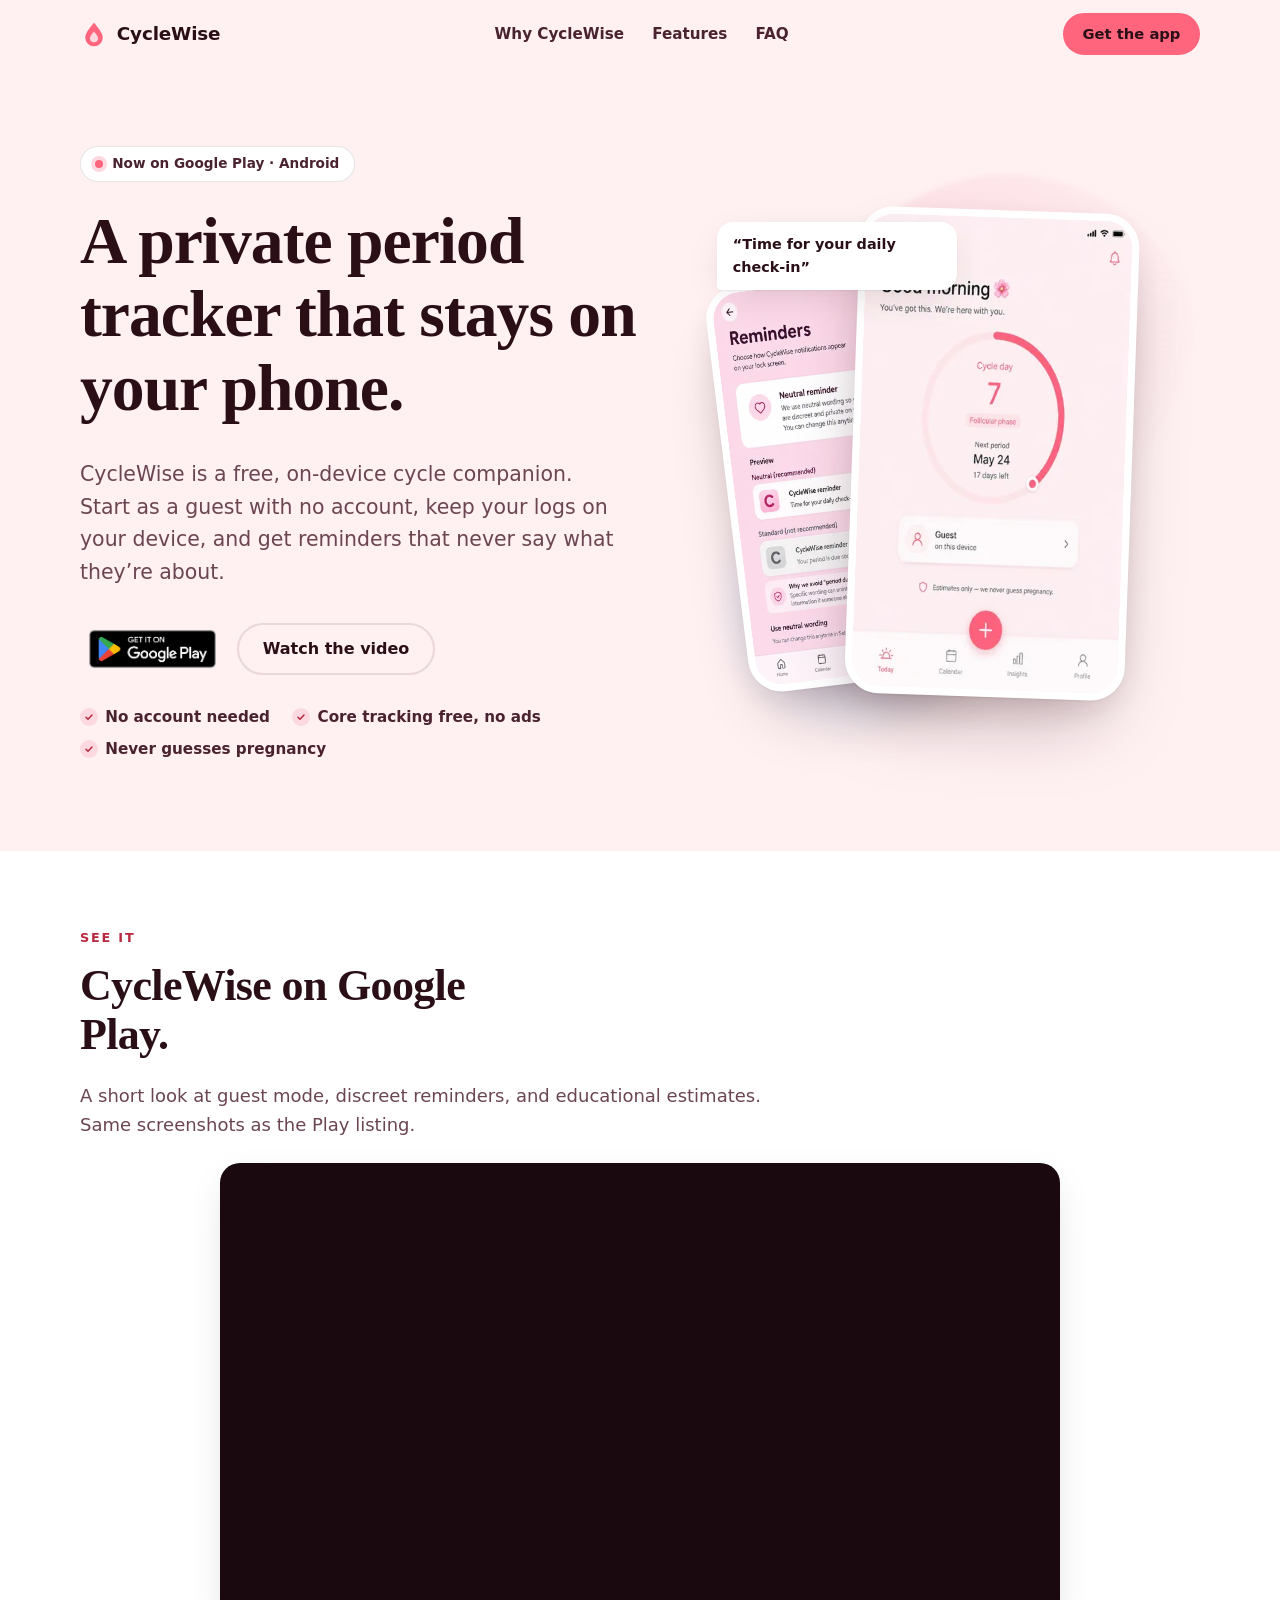
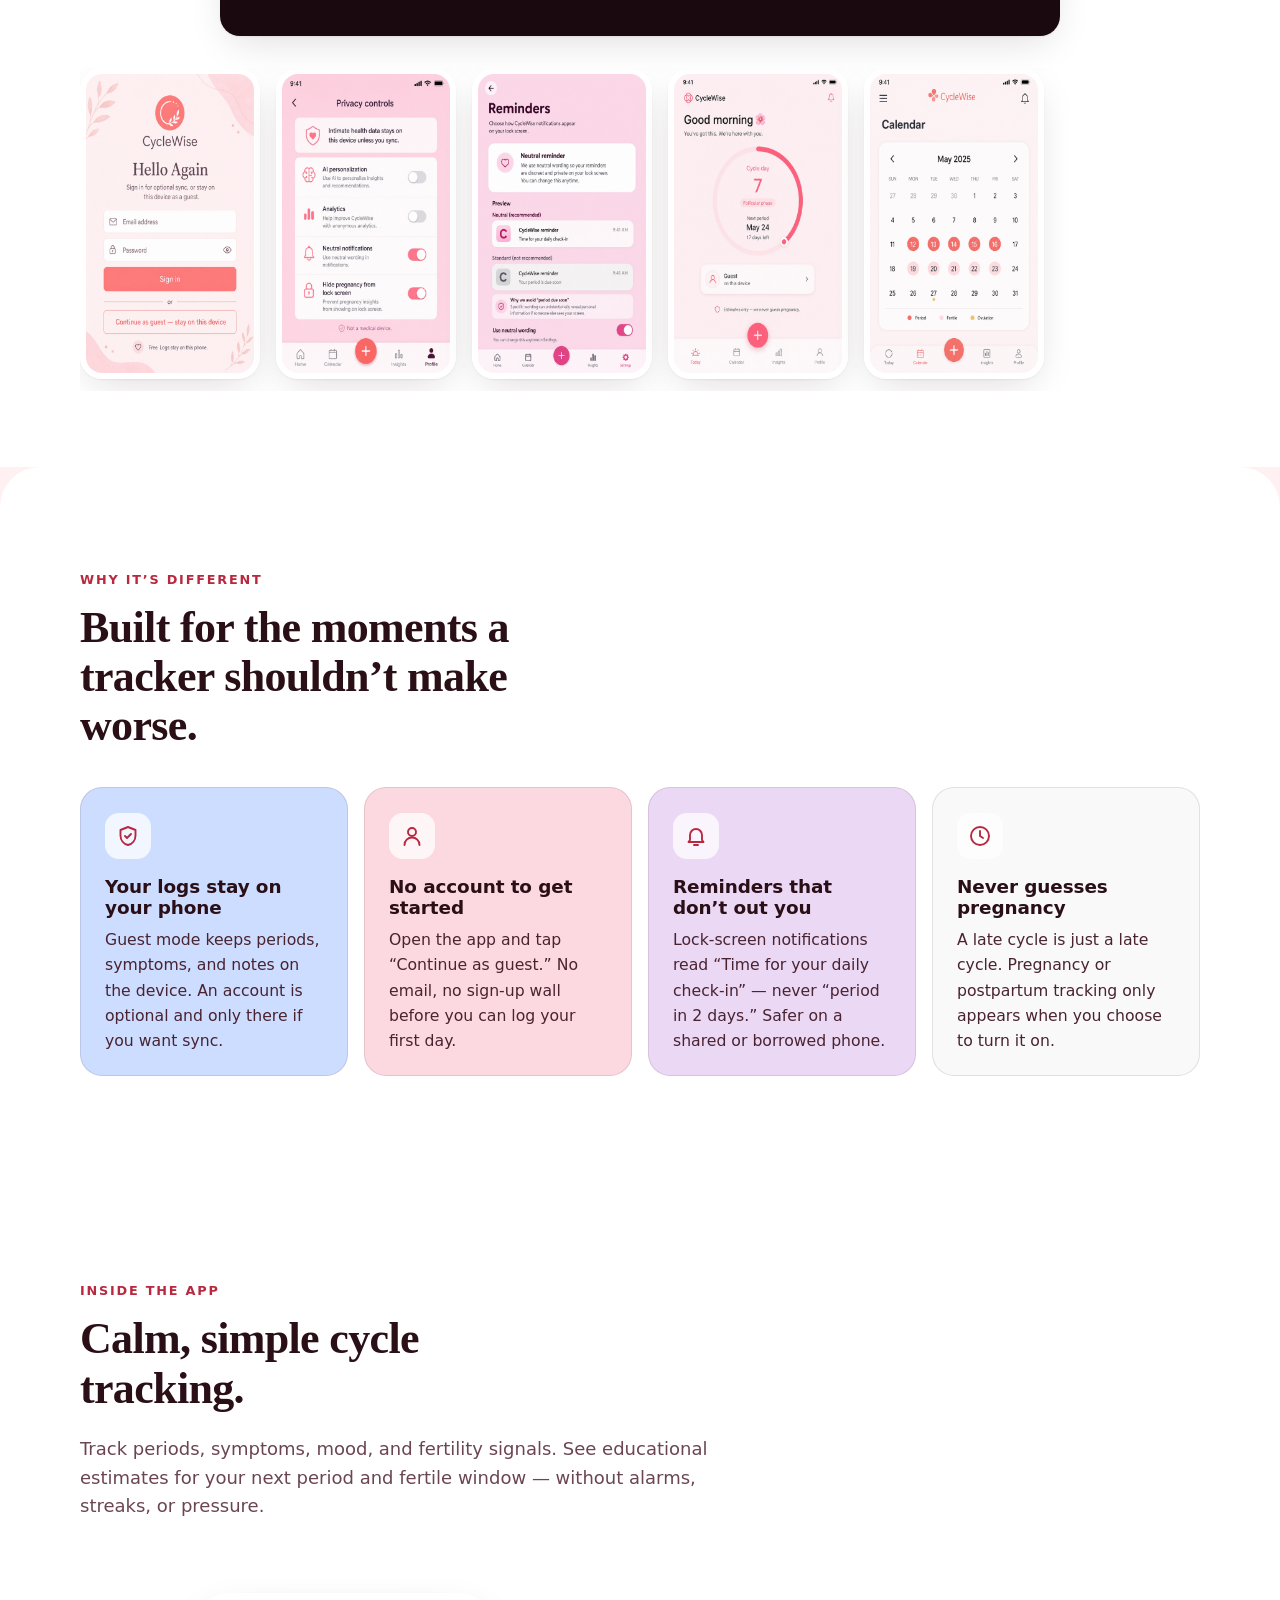
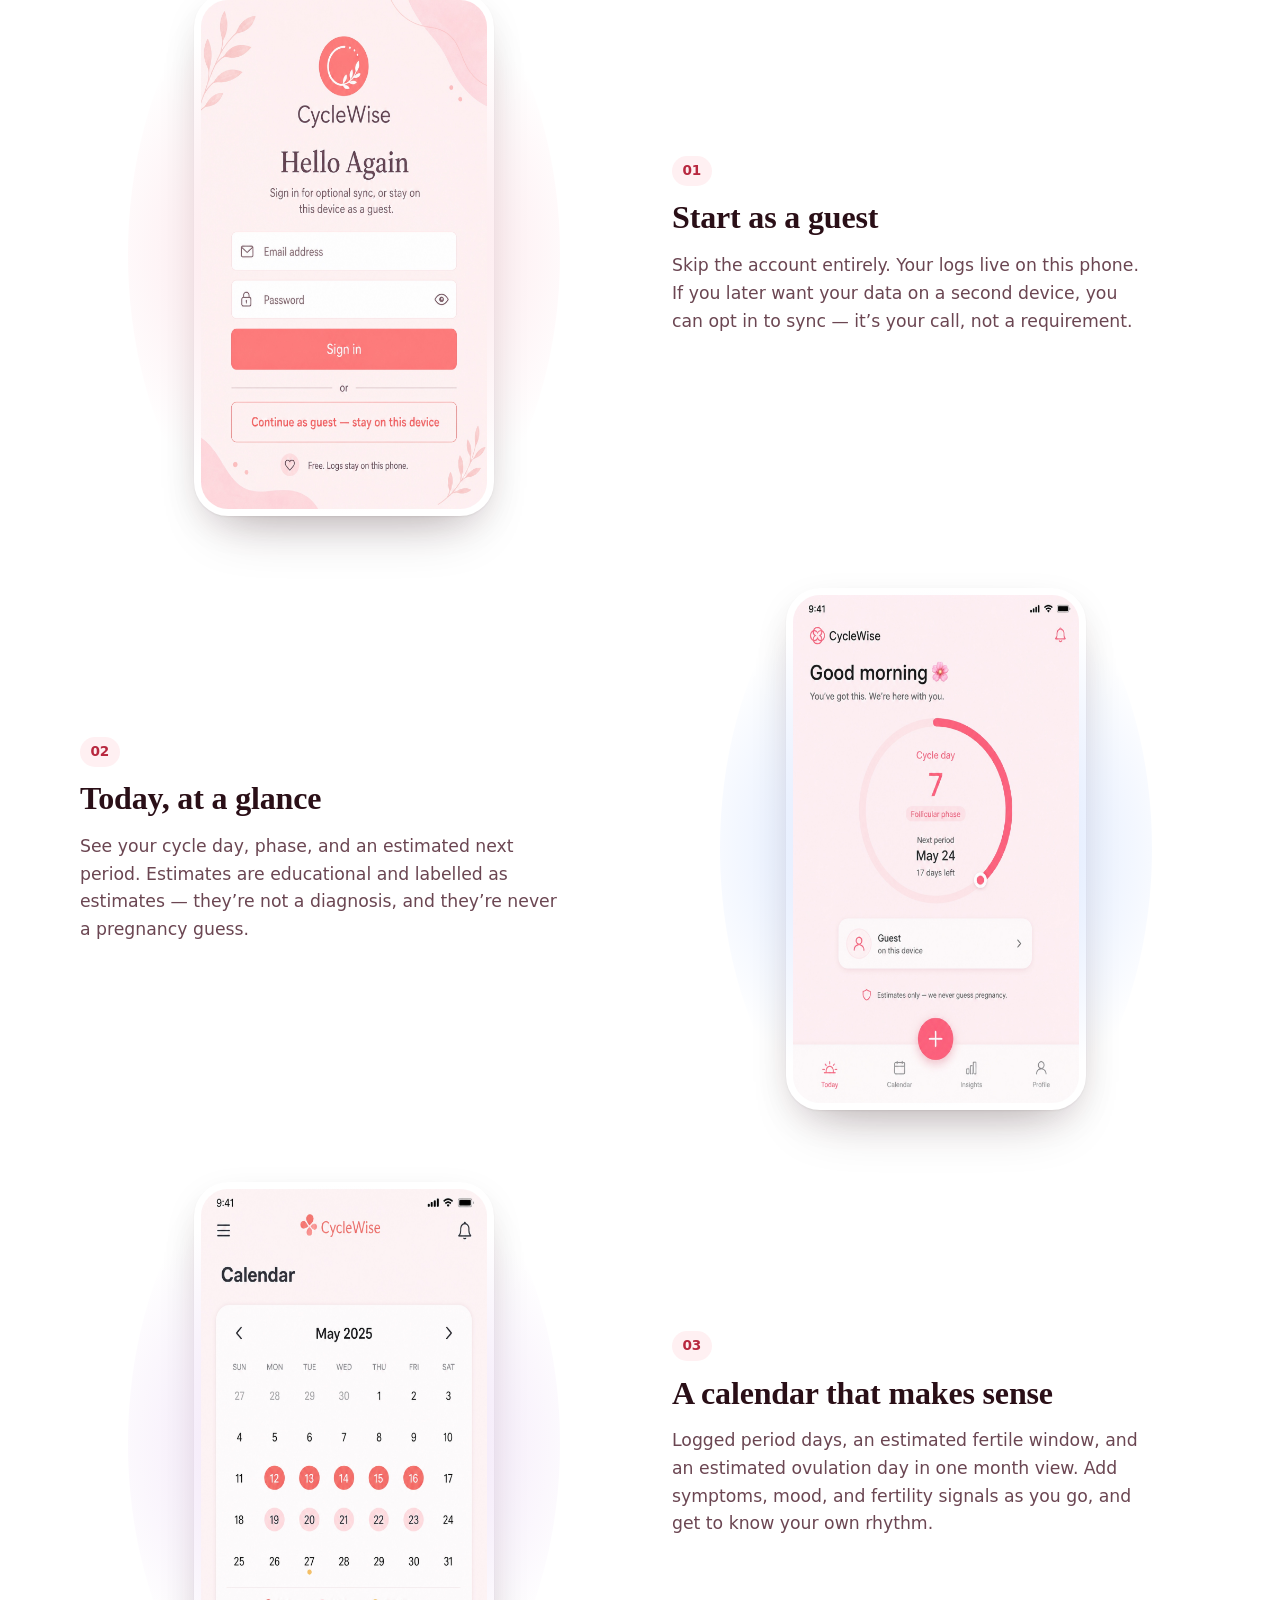
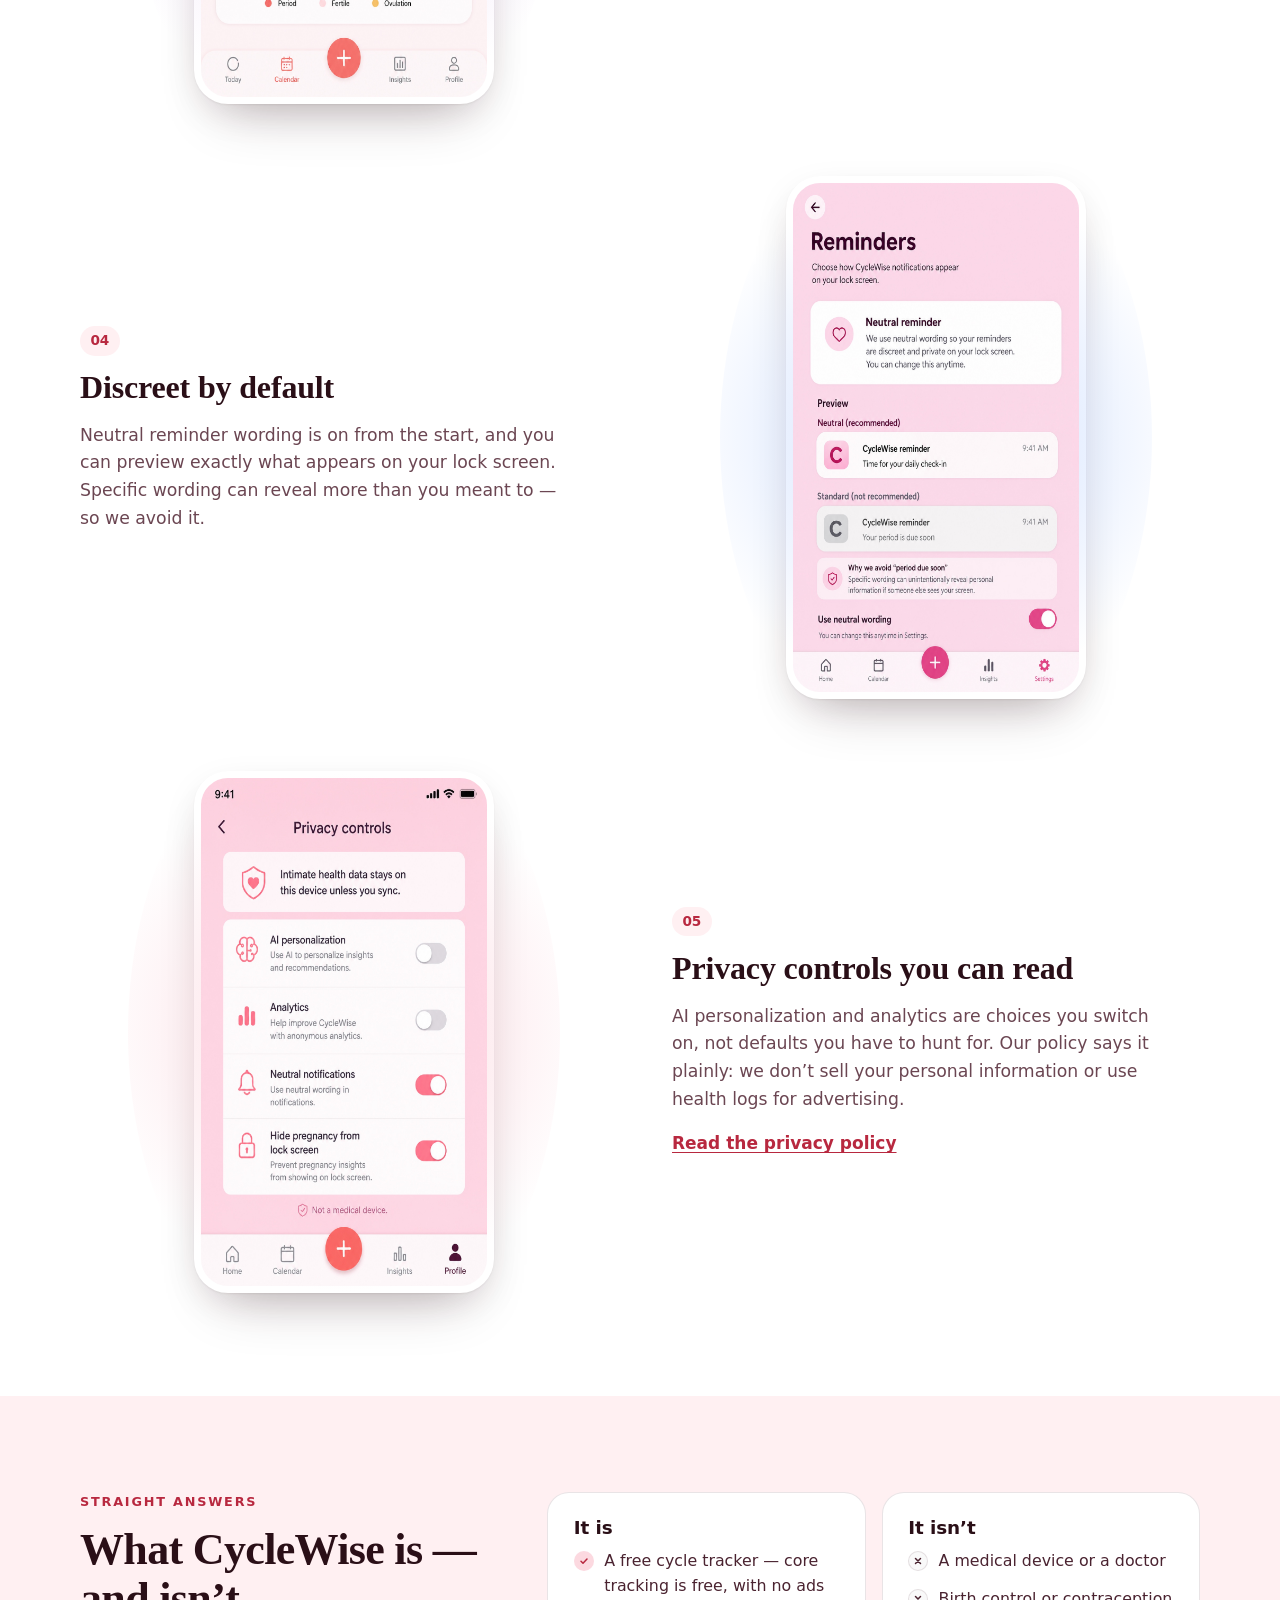
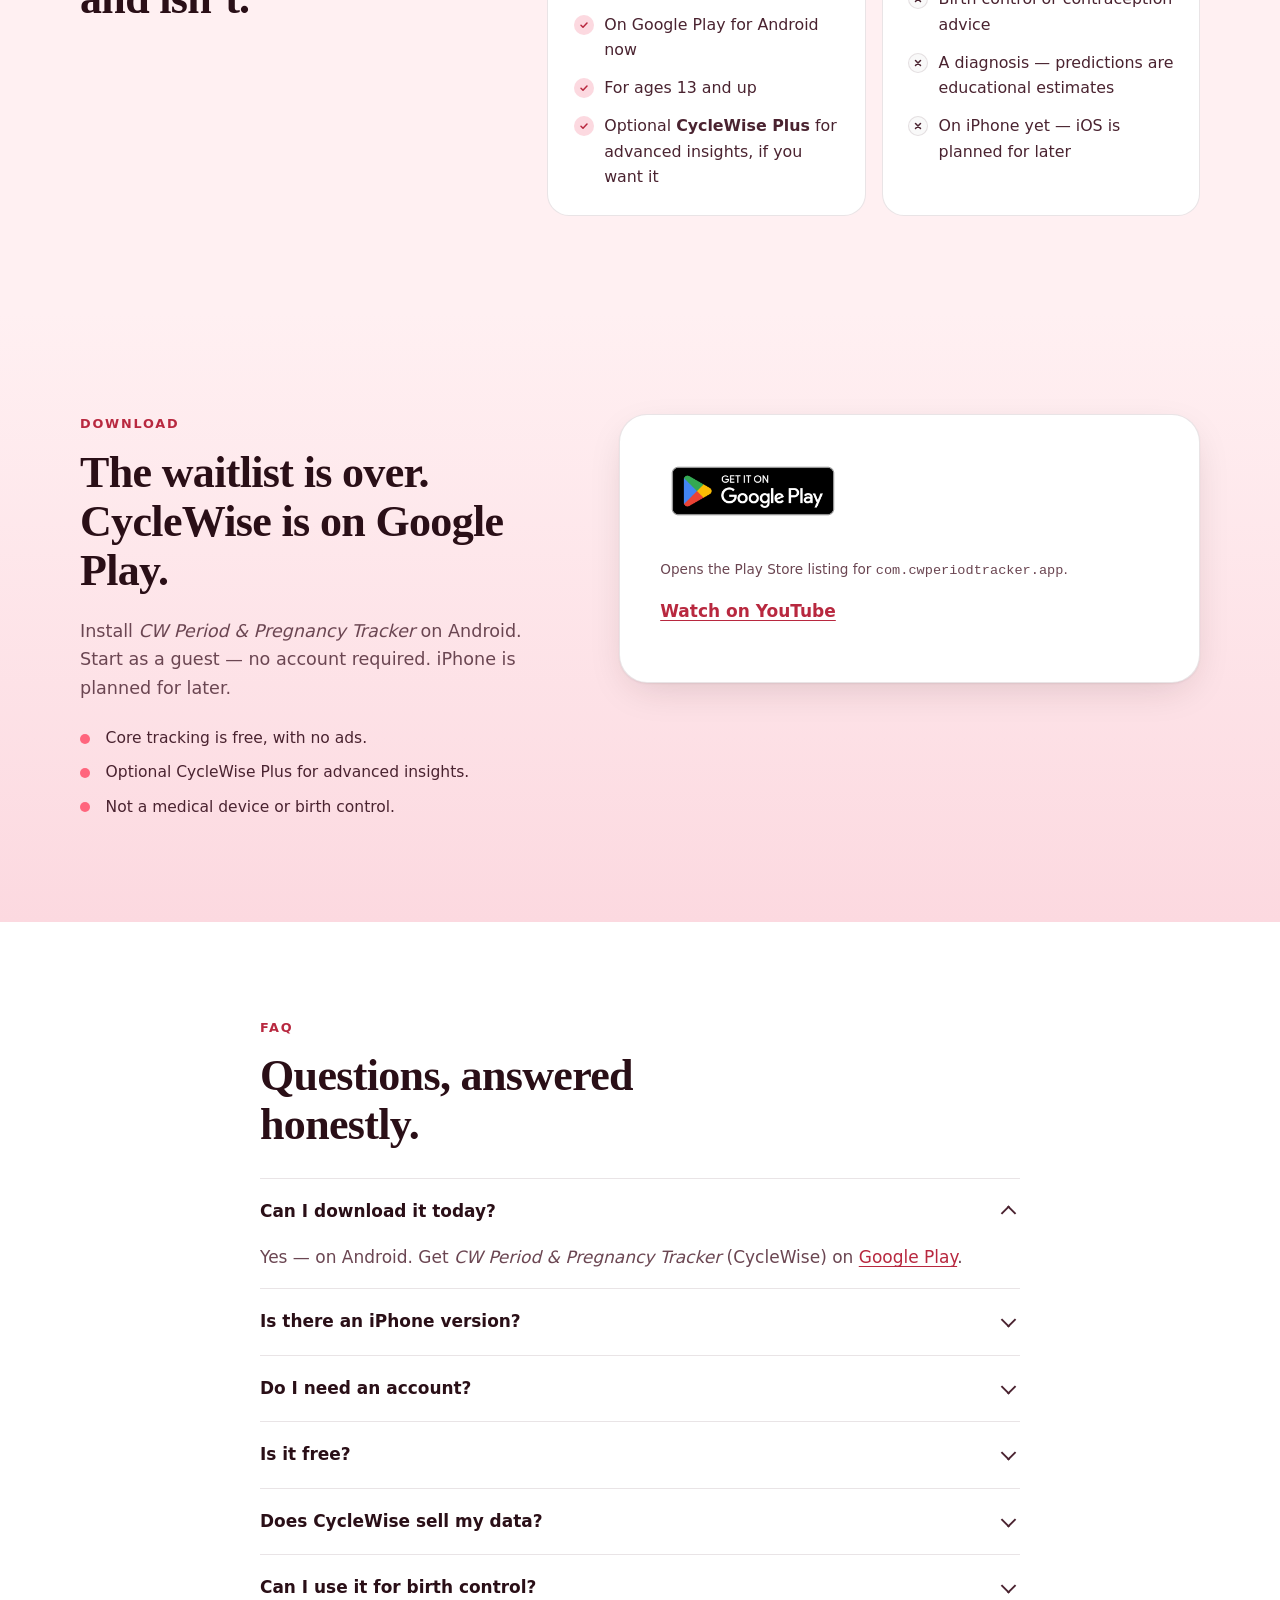
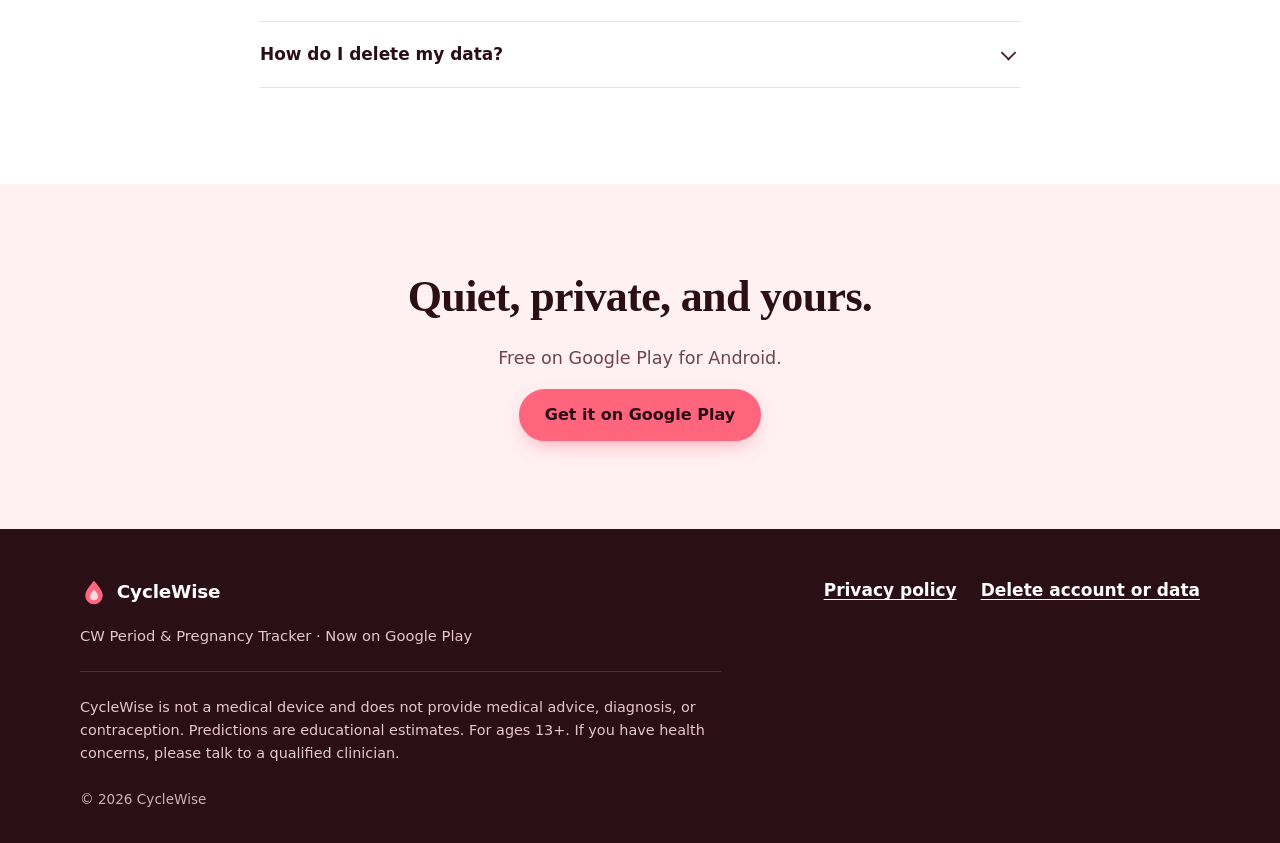
==== commit 95169dd9: "Publish landing: Play is live, drop waitlist, add video Hero and download CTAs point at the Google P" ====
--- a/index.html
+++ b/index.html
@@ -3,20 +3,24 @@
 <head>
   <meta charset="utf-8">
   <meta name="viewport" content="width=device-width, initial-scale=1">
-  <title>CycleWise — a private period tracker with no account needed | Android waitlist</title>
-  <meta name="description" content="CycleWise (CW Period &amp; Pregnancy Tracker) is a free, discreet period tracker for Android. Use it as a guest with no account, keep logs on your phone, get neutral lock-screen reminders. Join the waitlist.">
+  <title>CycleWise — a private period tracker that stays on your phone</title>
+  <meta name="description" content="CycleWise (CW Period &amp; Pregnancy Tracker) is free on Google Play. Guest mode, no account, logs stay on your phone, discreet lock-screen reminders. Educational estimates only. Ages 13+.">
   <meta name="theme-color" content="#FFF0F2">
   <meta name="color-scheme" content="light">
-  <!-- If you host somewhere other than srv1813447.hstgr.cloud/waitlist/, update canonical, og:url and og:image (3 lines). -->
+  <!-- If you host somewhere other than cwperiodtracker.com, update canonical, og:url and og:image (3 lines). -->
   <link rel="canonical" href="https://cwperiodtracker.com/">
   <meta property="og:type" content="website">
   <meta property="og:title" content="CycleWise — a private period tracker that stays on your phone">
-  <meta property="og:description" content="Guest mode, no account, discreet reminders, and it never guesses pregnancy. Coming to Android — join the waitlist.">
-  <meta property="og:image" content="https://cwperiodtracker.com/assets/og-1200x630.jpg">
+  <meta property="og:description" content="Now on Google Play. Guest mode, no account, discreet reminders, and it never guesses pregnancy.">
+  <meta property="og:image" content="https://cwperiodtracker.com/assets/og-1200x630-v2.jpg">
+  <meta property="og:image:width" content="1200">
+  <meta property="og:image:height" content="630">
+  <meta property="og:image:type" content="image/jpeg">
   <meta property="og:url" content="https://cwperiodtracker.com/">
   <meta name="twitter:card" content="summary_large_image">
+  <meta name="twitter:image" content="https://cwperiodtracker.com/assets/og-1200x630-v2.jpg">
   <link rel="icon" href="assets/favicon.svg" type="image/svg+xml">
-  <link rel="stylesheet" href="styles.css">
+  <link rel="stylesheet" href="styles.css?v=3">
   <script type="application/ld+json">
   {
     "@context": "https://schema.org",
@@ -24,8 +28,10 @@
     "name": "CW Period & Pregnancy Tracker (CycleWise)",
     "operatingSystem": "Android",
     "applicationCategory": "HealthApplication",
+    "url": "https://play.google.com/store/apps/details?id=com.cwperiodtracker.app",
+    "installUrl": "https://play.google.com/store/apps/details?id=com.cwperiodtracker.app",
     "description": "A free, on-device cycle companion with guest mode, discreet reminders, and educational estimates. Not a medical device. Ages 13+.",
-    "offers": { "@type": "Offer", "price": "0", "priceCurrency": "USD", "availability": "https://schema.org/PreOrder" }
+    "offers": { "@type": "Offer", "price": "0", "priceCurrency": "USD", "availability": "https://schema.org/InStock" }
   }
   </script>
 </head>
@@ -45,7 +51,7 @@
           <li><a href="#faq">FAQ</a></li>
         </ul>
       </nav>
-      <a class="btn btn-small" href="#waitlist">Join waitlist</a>
+      <a class="btn btn-small" href="https://play.google.com/store/apps/details?id=com.cwperiodtracker.app" rel="noopener">Get the app</a>
     </div>
   </header>
 
@@ -54,12 +60,14 @@
     <section class="hero" id="top" aria-labelledby="hero-title">
       <div class="wrap hero-grid">
         <div class="hero-copy">
-          <p class="eyebrow"><span class="dot" aria-hidden="true"></span> Coming to Android · waitlist open</p>
+          <p class="eyebrow"><span class="dot" aria-hidden="true"></span> Now on Google Play · Android</p>
           <h1 id="hero-title">A private period tracker that stays on your phone.</h1>
           <p class="lede">CycleWise is a free, on-device cycle companion. Start as a guest with no account, keep your logs on your device, and get reminders that never say what they’re about.</p>
           <div class="hero-cta">
-            <a class="btn" href="#waitlist">Join the Android waitlist</a>
-            <a class="btn btn-ghost" href="#features">See how it works</a>
+            <a class="play-badge" href="https://play.google.com/store/apps/details?id=com.cwperiodtracker.app" rel="noopener">
+              <img src="assets/play/google-play-badge.png" width="215" height="83" alt="Get it on Google Play">
+            </a>
+            <a class="btn btn-ghost" href="#watch">Watch the video</a>
           </div>
           <ul class="hero-facts" aria-label="Quick facts">
             <li>No account needed</li>
@@ -73,17 +81,42 @@
           <figure class="phone phone-back">
             <picture>
               <source type="image/webp" srcset="assets/phone-03-notifications-360.webp 360w, assets/phone-03-notifications-720.webp 720w" sizes="(min-width: 900px) 240px, 45vw">
-              <img src="assets/phone-03-notifications-360.jpg" srcset="assets/phone-03-notifications-720.jpg 720w" width="360" height="640" alt="" loading="eager" decoding="async">
+              <img src="assets/play/phone-03-notifications.jpg" width="1080" height="1920" alt="" loading="eager" decoding="async">
             </picture>
           </figure>
           <figure class="phone phone-front">
             <picture>
               <source type="image/webp" srcset="assets/phone-04-today-360.webp 360w, assets/phone-04-today-720.webp 720w" sizes="(min-width: 900px) 280px, 55vw">
-              <img src="assets/phone-04-today-360.jpg" srcset="assets/phone-04-today-720.jpg 720w" width="360" height="640" alt="" fetchpriority="high" decoding="async">
+              <img src="assets/play/phone-04-today.jpg" width="1080" height="1920" alt="" fetchpriority="high" decoding="async">
             </picture>
           </figure>
           <p class="bubble">“Time for your daily check-in”</p>
         </div>
+      </div>
+    </section>
+
+    <!-- VIDEO + PLAY SCREENSHOTS -->
+    <section class="watch" id="watch" aria-labelledby="watch-title">
+      <div class="wrap">
+        <p class="kicker">See it</p>
+        <h2 id="watch-title">CycleWise on Google Play.</h2>
+        <p class="section-lede">A short look at guest mode, discreet reminders, and educational estimates. Same screenshots as the Play listing.</p>
+        <div class="video-wrap">
+          <iframe
+            src="https://www.youtube-nocookie.com/embed/RoI2FjVFLBY"
+            title="CycleWise — Period &amp; Pregnancy Tracker, now on Google Play"
+            allow="accelerometer; autoplay; clipboard-write; encrypted-media; gyroscope; picture-in-picture; web-share"
+            referrerpolicy="strict-origin-when-cross-origin"
+            allowfullscreen
+            loading="lazy"></iframe>
+        </div>
+        <ul class="shot-row" aria-label="Play Store screenshots">
+          <li><img src="assets/play/phone-01-guest.jpg" width="1080" height="1920" alt="Continue as guest — logs stay on this device"></li>
+          <li><img src="assets/play/phone-02-privacy.jpg" width="1080" height="1920" alt="Privacy controls. Analytics off unless you opt in"></li>
+          <li><img src="assets/play/phone-03-notifications.jpg" width="1080" height="1920" alt="Neutral lock-screen: Time for your daily check-in"></li>
+          <li><img src="assets/play/phone-04-today.jpg" width="1080" height="1920" alt="Estimates, not a diagnosis. We never guess pregnancy"></li>
+          <li><img src="assets/play/phone-05-calendar.jpg" width="1080" height="1920" alt="Cycle calendar"></li>
+        </ul>
       </div>
     </section>
 
@@ -127,8 +160,7 @@
         <div class="feature">
           <figure class="shot">
             <picture>
-              <source type="image/webp" srcset="assets/phone-01-guest-360.webp 360w, assets/phone-01-guest-720.webp 720w" sizes="(min-width: 900px) 300px, 70vw">
-              <img src="assets/phone-01-guest-360.jpg" srcset="assets/phone-01-guest-720.jpg 720w" width="360" height="640" loading="lazy" decoding="async" alt="CycleWise welcome screen with a ‘Continue as guest — stay on this device’ button and the note ‘Free. Logs stay on this phone.’">
+              <img src="assets/play/phone-01-guest.jpg" width="1080" height="1920" loading="lazy" decoding="async" alt="CycleWise welcome screen with Continue as guest — logs stay on this device">
             </picture>
           </figure>
           <div class="feature-copy">
@@ -141,8 +173,7 @@
         <div class="feature reverse">
           <figure class="shot">
             <picture>
-              <source type="image/webp" srcset="assets/phone-04-today-360.webp 360w, assets/phone-04-today-720.webp 720w" sizes="(min-width: 900px) 300px, 70vw">
-              <img src="assets/phone-04-today-360.jpg" srcset="assets/phone-04-today-720.jpg 720w" width="360" height="640" loading="lazy" decoding="async" alt="Today screen showing cycle day 7, follicular phase, an estimated next period date, and the line ‘Estimates only — we never guess pregnancy.’">
+              <img src="assets/play/phone-04-today.jpg" width="1080" height="1920" loading="lazy" decoding="async" alt="Today screen with educational estimates. CycleWise never guesses pregnancy.">
             </picture>
           </figure>
           <div class="feature-copy">
@@ -155,8 +186,7 @@
         <div class="feature">
           <figure class="shot">
             <picture>
-              <source type="image/webp" srcset="assets/phone-05-calendar-360.webp 360w, assets/phone-05-calendar-720.webp 720w" sizes="(min-width: 900px) 300px, 70vw">
-              <img src="assets/phone-05-calendar-360.jpg" srcset="assets/phone-05-calendar-720.jpg 720w" width="360" height="640" loading="lazy" decoding="async" alt="Monthly cycle calendar marking logged period days, estimated fertile days, and an estimated ovulation day.">
+              <img src="assets/play/phone-05-calendar.jpg" width="1080" height="1920" loading="lazy" decoding="async" alt="Monthly cycle calendar with logged period days and estimated fertile window.">
             </picture>
           </figure>
           <div class="feature-copy">
@@ -169,8 +199,7 @@
         <div class="feature reverse">
           <figure class="shot">
             <picture>
-              <source type="image/webp" srcset="assets/phone-03-notifications-360.webp 360w, assets/phone-03-notifications-720.webp 720w" sizes="(min-width: 900px) 300px, 70vw">
-              <img src="assets/phone-03-notifications-360.jpg" srcset="assets/phone-03-notifications-720.jpg 720w" width="360" height="640" loading="lazy" decoding="async" alt="Reminder settings previewing a neutral notification, ‘Time for your daily check-in’, next to a not-recommended ‘Your period is due soon’ version.">
+              <img src="assets/play/phone-03-notifications.jpg" width="1080" height="1920" loading="lazy" decoding="async" alt="Neutral lock-screen reminder: Time for your daily check-in">
             </picture>
           </figure>
           <div class="feature-copy">
@@ -183,15 +212,14 @@
         <div class="feature">
           <figure class="shot">
             <picture>
-              <source type="image/webp" srcset="assets/phone-02-privacy-360.webp 360w, assets/phone-02-privacy-720.webp 720w" sizes="(min-width: 900px) 300px, 70vw">
-              <img src="assets/phone-02-privacy-360.jpg" srcset="assets/phone-02-privacy-720.jpg 720w" width="360" height="640" loading="lazy" decoding="async" alt="Privacy controls screen with toggles for AI personalization, analytics, neutral notifications, and hiding pregnancy from the lock screen.">
+              <img src="assets/play/phone-02-privacy.jpg" width="1080" height="1920" loading="lazy" decoding="async" alt="Privacy controls. Analytics off unless you opt in">
             </picture>
           </figure>
           <div class="feature-copy">
             <span class="step">05</span>
             <h3>Privacy controls you can read</h3>
             <p>AI personalization and analytics are choices you switch on, not defaults you have to hunt for. Our policy says it plainly: we don’t sell your personal information or use health logs for advertising.</p>
-            <a class="text-link" href="https://srv1813447.hstgr.cloud/cw-legal/privacy.html">Read the privacy policy</a>
+            <a class="text-link" href="https://cwperiodtracker.com/privacy.html">Read the privacy policy</a>
           </div>
         </div>
       </div>
@@ -209,7 +237,7 @@
             <h3>It is</h3>
             <ul class="ticks">
               <li>A free cycle tracker — core tracking is free, with no ads</li>
-              <li>Android first, with Google Play release coming</li>
+              <li>On Google Play for Android now</li>
               <li>For ages 13 and up</li>
               <li>Optional <strong>CycleWise Plus</strong> for advanced insights, if you want it</li>
             </ul>
@@ -227,81 +255,25 @@
       </div>
     </section>
 
-    <!-- WAITLIST -->
-    <section class="waitlist" id="waitlist" aria-labelledby="waitlist-title">
+    <!-- DOWNLOAD -->
+    <section class="waitlist download" id="download" aria-labelledby="download-title">
       <div class="wrap waitlist-grid">
         <div class="waitlist-intro">
-          <p class="kicker">Waitlist</p>
-          <h2 id="waitlist-title">Be first to know when it’s on Google Play.</h2>
-          <p>We’ll send one email when the Android app is ready to download, plus the occasional update about the launch. That’s it.</p>
+          <p class="kicker">Download</p>
+          <h2 id="download-title">The waitlist is over. CycleWise is on Google Play.</h2>
+          <p>Install <em>CW Period &amp; Pregnancy Tracker</em> on Android. Start as a guest — no account required. iPhone is planned for later.</p>
           <ul class="mini-list">
-            <li>Your email is only used for waitlist updates.</li>
-            <li>We never sell or share your sign-up details.</li>
-            <li>Unsubscribe any time by replying to any of our emails.</li>
+            <li>Core tracking is free, with no ads.</li>
+            <li>Optional CycleWise Plus for advanced insights.</li>
+            <li>Not a medical device or birth control.</li>
           </ul>
         </div>
-
-        <div class="form-card">
-          <form id="waitlist-form" novalidate aria-describedby="form-note">
-            <div class="field">
-              <label for="first-name">First name</label>
-              <input id="first-name" name="first_name" type="text" autocomplete="given-name" required maxlength="60" aria-describedby="first-name-error">
-              <p class="error" id="first-name-error" aria-live="polite"></p>
-            </div>
-
-            <div class="field">
-              <label for="email">Email</label>
-              <input id="email" name="email" type="email" autocomplete="email" inputmode="email" required maxlength="254" aria-describedby="email-error">
-              <p class="error" id="email-error" aria-live="polite"></p>
-            </div>
-
-            <fieldset class="field">
-              <legend>Which phone do you use? <span class="optional">(optional)</span></legend>
-              <div class="chips">
-                <label class="chip"><input type="radio" name="platform" value="android"> <span>Android</span></label>
-                <label class="chip"><input type="radio" name="platform" value="ios"> <span>iPhone</span></label>
-                <label class="chip"><input type="radio" name="platform" value="both"> <span>Both</span></label>
-              </div>
-            </fieldset>
-
-            <div class="field">
-              <label for="notes">Anything you’d like from a tracker? <span class="optional">(optional)</span></label>
-              <textarea id="notes" name="notes" rows="3" maxlength="500" placeholder="Please don’t include health details here."></textarea>
-            </div>
-
-            <div class="field check">
-              <input id="consent" name="consent" type="checkbox" value="yes" required aria-describedby="consent-error">
-              <label for="consent">I agree to be emailed when the CycleWise Android app is available. My email is used only for waitlist updates and is never sold.</label>
-              <p class="error" id="consent-error" aria-live="polite"></p>
-            </div>
-
-            <div class="field check">
-              <input id="age" name="age_13_plus" type="checkbox" value="yes" required aria-describedby="age-error">
-              <label for="age">I’m 13 or older.</label>
-              <p class="error" id="age-error" aria-live="polite"></p>
-            </div>
-
-            <!-- Honeypot for bots. Humans never see or fill this. -->
-            <div class="hp" aria-hidden="true">
-              <label for="company">Company</label>
-              <input id="company" name="_gotcha" type="text" tabindex="-1" autocomplete="off">
-            </div>
-
-            <button class="btn btn-block" type="submit" id="submit-btn">
-              <span class="btn-label">Join the waitlist</span>
-            </button>
-            <p class="form-status" id="form-status" role="status" aria-live="polite"></p>
-            <p class="form-note" id="form-note">Sign-ups are stored by our form provider only to send waitlist emails. This page has no trackers, ads, or third-party fonts.</p>
-            <noscript><p class="form-status is-error">Please enable JavaScript to join the waitlist.</p></noscript>
-          </form>
-
-          <div class="success" id="success" hidden tabindex="-1">
-            <div class="success-icon" aria-hidden="true"><svg viewBox="0 0 24 24"><path d="m5 12.5 4.5 4.5L19 7.5"/></svg></div>
-            <h3>You’re on the list<span id="success-name"></span>.</h3>
-            <p>We’ll email you once when CycleWise is ready on Google Play. No spam, and nothing sold — promise.</p>
-            <p class="small">Know someone who’d want a quieter period tracker? Share this page with them.</p>
-            <button class="btn btn-ghost" type="button" id="share-btn">Share this page</button>
-          </div>
+        <div class="form-card download-card">
+          <a class="play-badge play-badge-lg" href="https://play.google.com/store/apps/details?id=com.cwperiodtracker.app" rel="noopener">
+            <img src="assets/play/google-play-badge.png" width="258" height="100" alt="Get it on Google Play">
+          </a>
+          <p class="form-note">Opens the Play Store listing for <code>com.cwperiodtracker.app</code>.</p>
+          <p><a class="text-link" href="https://www.youtube.com/watch?v=RoI2FjVFLBY">Watch on YouTube</a></p>
         </div>
       </div>
     </section>
@@ -314,11 +286,11 @@
 
         <details open>
           <summary>Can I download it today?</summary>
-          <p>Not yet. CycleWise is preparing its Google Play release as <em>CW Period &amp; Pregnancy Tracker</em>. Join the waitlist and we’ll email you when it’s live.</p>
+          <p>Yes — on Android. Get <em>CW Period &amp; Pregnancy Tracker</em> (CycleWise) on <a href="https://play.google.com/store/apps/details?id=com.cwperiodtracker.app">Google Play</a>.</p>
         </details>
         <details>
           <summary>Is there an iPhone version?</summary>
-          <p>Not yet. We’re starting with Android. If you use an iPhone, pick “iPhone” in the form so we know there’s interest.</p>
+          <p>Not yet. We’re starting with Android. iOS is planned for later.</p>
         </details>
         <details>
           <summary>Do I need an account?</summary>
@@ -330,7 +302,7 @@
         </details>
         <details>
           <summary>Does CycleWise sell my data?</summary>
-          <p>No. Our <a href="https://srv1813447.hstgr.cloud/cw-legal/privacy.html">privacy policy</a> states that we do not sell personal information, do not use health logs for advertising, and do not share menstrual, pregnancy, or sexual-health logs with advertisers or data brokers.</p>
+          <p>No. Our <a href="https://cwperiodtracker.com/privacy.html">privacy policy</a> states that we do not sell personal information, do not use health logs for advertising, and do not share menstrual, pregnancy, or sexual-health logs with advertisers or data brokers.</p>
         </details>
         <details>
           <summary>Can I use it for birth control?</summary>
@@ -338,7 +310,7 @@
         </details>
         <details>
           <summary>How do I delete my data?</summary>
-          <p>Guest data lives on your device — uninstalling removes it. If you created an account, you can request deletion in the app. Details are on the <a href="https://srv1813447.hstgr.cloud/cw-legal/delete.html">delete account page</a>.</p>
+          <p>Guest data lives on your device — uninstalling removes it. If you created an account, you can request deletion in the app. Details are on the <a href="https://cwperiodtracker.com/delete.html">delete account page</a>.</p>
         </details>
       </div>
     </section>
@@ -346,8 +318,8 @@
     <section class="closing" aria-labelledby="closing-title">
       <div class="wrap closing-inner">
         <h2 id="closing-title">Quiet, private, and yours.</h2>
-        <p>Join the waitlist for the Android release.</p>
-        <a class="btn" href="#waitlist">Join the waitlist</a>
+        <p>Free on Google Play for Android.</p>
+        <a class="btn" href="https://play.google.com/store/apps/details?id=com.cwperiodtracker.app" rel="noopener">Get it on Google Play</a>
       </div>
     </section>
   </main>
@@ -359,12 +331,12 @@
           <svg class="brand-mark" viewBox="0 0 32 32" aria-hidden="true"><path d="M16 3c5.5 6.6 10 12 10 17a10 10 0 0 1-20 0c0-5 4.5-10.4 10-17Z" fill="#FF657D"/><path d="M16 13c2.6 3.1 4.6 5.6 4.6 7.9a4.6 4.6 0 0 1-9.2 0c0-2.3 2-4.8 4.6-7.9Z" fill="#FCD9E0"/></svg>
           <span>CycleWise</span>
         </a>
-        <p class="footer-sub">CW Period &amp; Pregnancy Tracker · Android, coming to Google Play</p>
+        <p class="footer-sub">CW Period &amp; Pregnancy Tracker · Now on Google Play</p>
       </div>
       <nav aria-label="Legal">
         <ul class="footer-links">
-          <li><a href="https://srv1813447.hstgr.cloud/cw-legal/privacy.html">Privacy policy</a></li>
-          <li><a href="https://srv1813447.hstgr.cloud/cw-legal/delete.html">Delete account or data</a></li>
+          <li><a href="https://cwperiodtracker.com/privacy.html">Privacy policy</a></li>
+          <li><a href="https://cwperiodtracker.com/delete.html">Delete account or data</a></li>
         </ul>
       </nav>
       <p class="disclaimer">CycleWise is not a medical device and does not provide medical advice, diagnosis, or contraception. Predictions are educational estimates. For ages 13+. If you have health concerns, please talk to a qualified clinician.</p>
@@ -372,7 +344,7 @@
     </div>
   </footer>
 
-  <script src="config.js"></script>
-  <script src="app.js" defer></script>
+  <script src="config.js?v=2"></script>
+  <script src="app.js?v=2" defer></script>
 </body>
 </html>
--- a/styles.css
+++ b/styles.css
@@ -97,7 +97,29 @@
 }
 .dot { width: 8px; height: 8px; border-radius: 50%; background: var(--pink); box-shadow: 0 0 0 4px var(--rose); }
 .lede { font-size: clamp(1.1rem, 2vw, 1.28rem); color: var(--muted); max-width: 34rem; }
-.hero-cta { display: flex; flex-wrap: wrap; gap: .75rem; margin: 2rem 0 1.75rem; }
+.hero-cta { display: flex; flex-wrap: wrap; align-items: center; gap: .75rem; margin: 2rem 0 1.75rem; }
+.play-badge { display: inline-flex; line-height: 0; }
+.play-badge img { height: 56px; width: auto; }
+.play-badge-lg img { height: 72px; }
+.download-card { display: grid; gap: 1rem; justify-items: start; }
+
+.watch { padding: clamp(2.5rem, 6vw, 5rem) 0; background: var(--paper); }
+.video-wrap {
+  position: relative; width: 100%; max-width: 840px; margin: 1.5rem auto 2rem;
+  aspect-ratio: 16 / 9; border-radius: 20px; overflow: hidden;
+  box-shadow: var(--shadow); background: #1a0a0f;
+}
+.video-wrap iframe { position: absolute; inset: 0; width: 100%; height: 100%; border: 0; }
+.shot-row {
+  list-style: none; padding: 0; margin: 0;
+  display: flex; gap: 1rem; overflow-x: auto; scroll-snap-type: x mandatory;
+  padding-bottom: .75rem;
+}
+.shot-row li { flex: 0 0 auto; width: min(42vw, 180px); scroll-snap-align: start; }
+.shot-row img {
+  width: 100%; height: auto; border-radius: 22px;
+  border: 6px solid var(--paper); box-shadow: var(--shadow);
+}
 .hero-facts { list-style: none; padding: 0; margin: 0; display: flex; flex-wrap: wrap; gap: .5rem 1.4rem; font-size: .95rem; color: var(--ink-2); font-weight: 550; }
 .hero-facts li { display: inline-flex; align-items: center; gap: .45rem; }
 .hero-facts li::before { content: ""; width: 18px; height: 18px; border-radius: 50%; background: var(--rose) url("data:image/svg+xml,%3Csvg xmlns='http://www.w3.org/2000/svg' viewBox='0 0 24 24' fill='none' stroke='%23B8283F' stroke-width='3' stroke-linecap='round' stroke-linejoin='round'%3E%3Cpath d='m6 12.5 4 4L18 8'/%3E%3C/svg%3E") center/12px no-repeat; }
